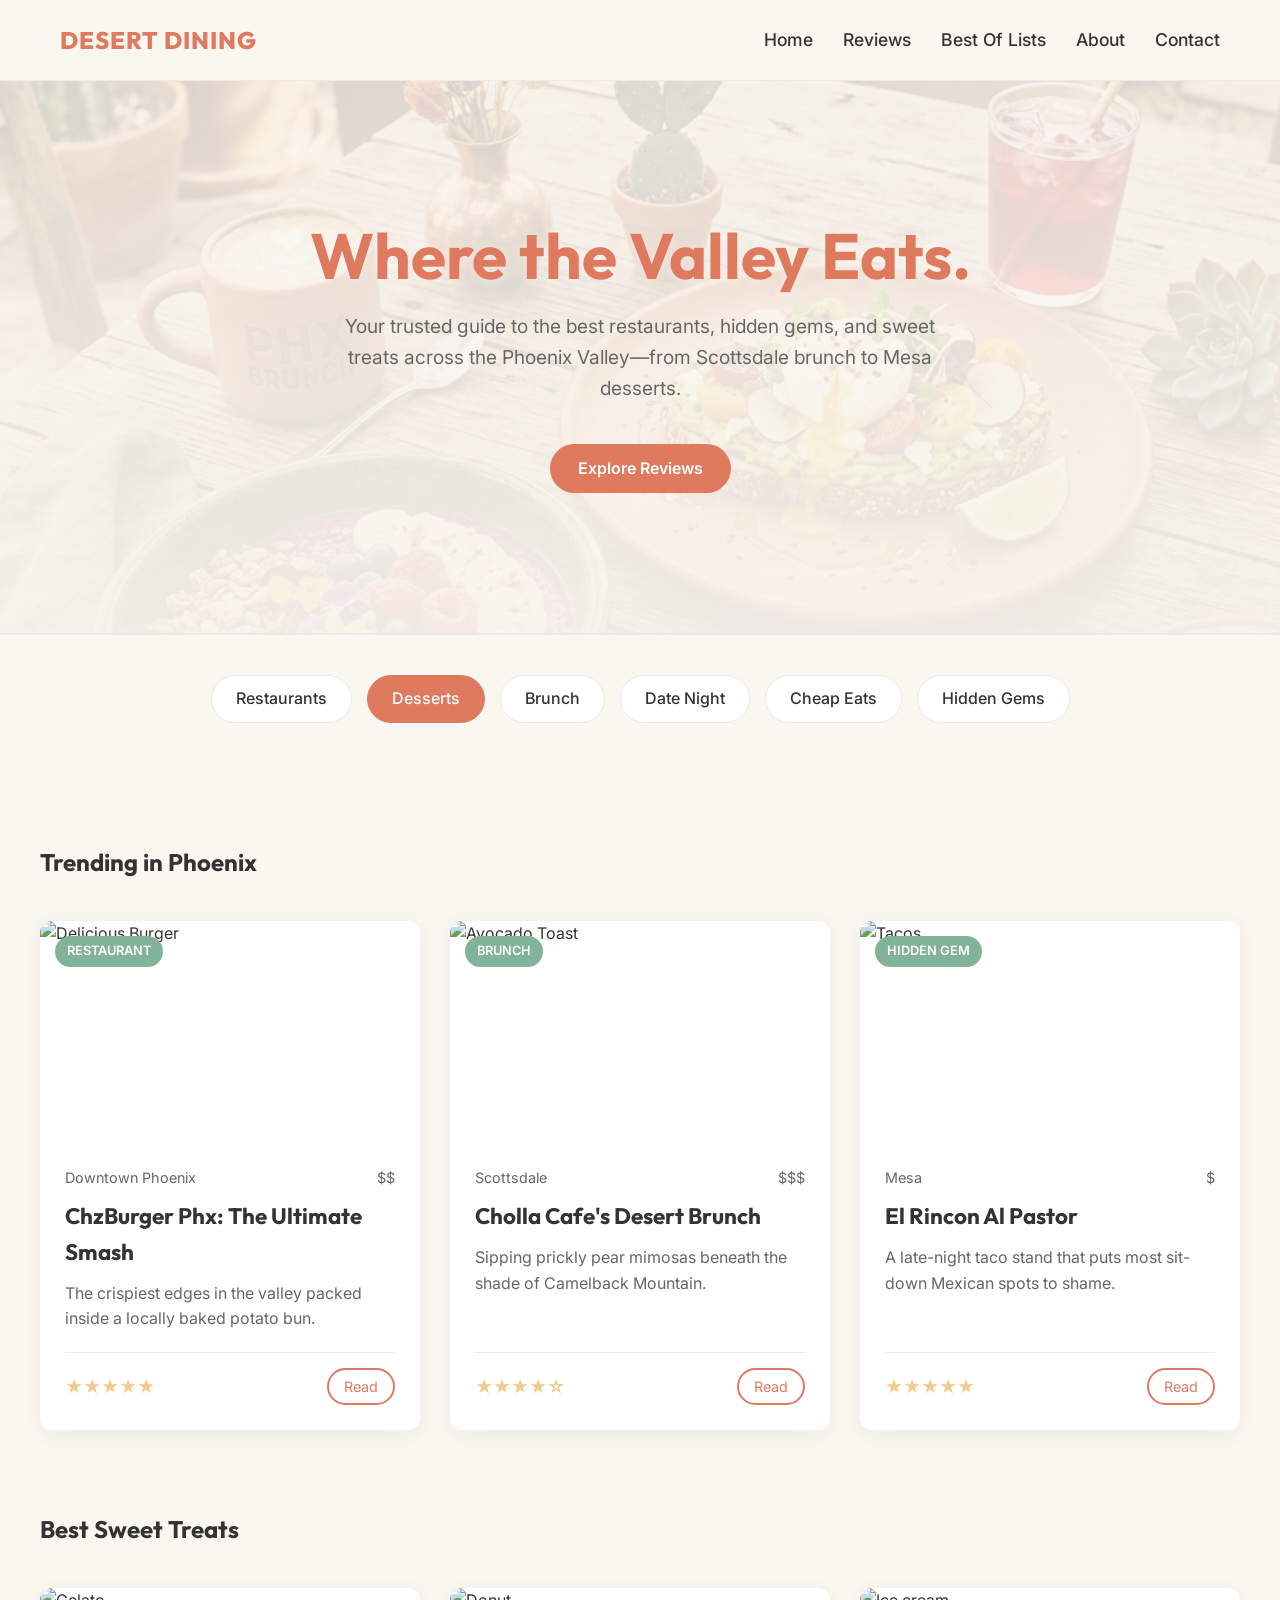
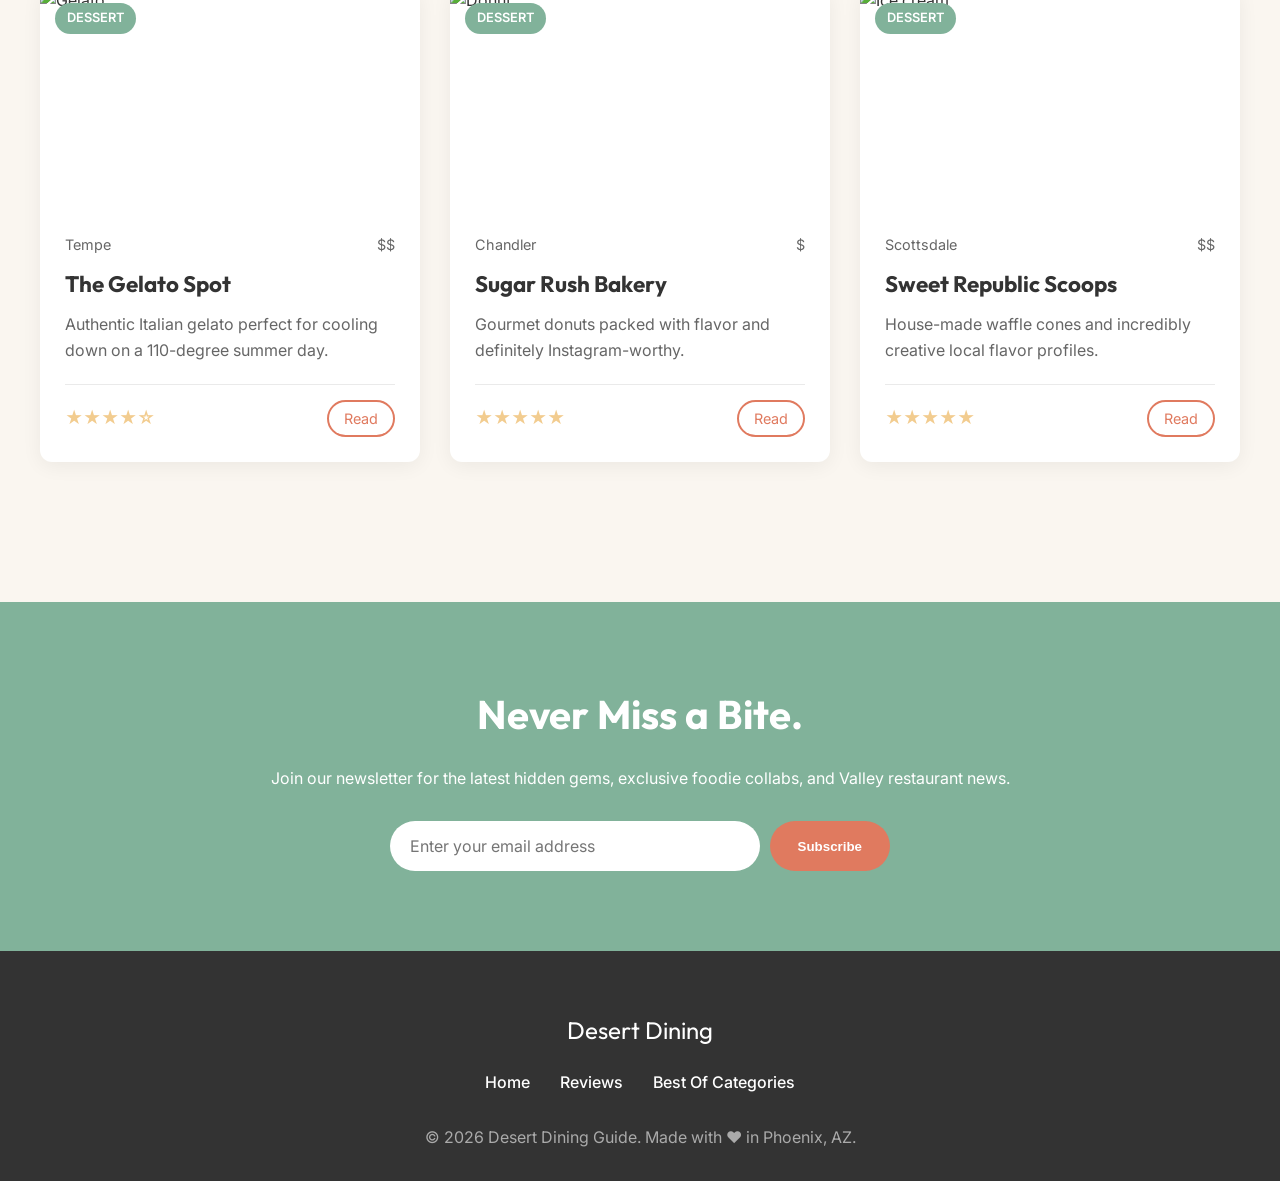
==== index.html @ fee2658f "Update hero headline on homepage" ====
<!DOCTYPE html>
<html lang="en">
<head>
    <meta charset="UTF-8">
    <meta name="viewport" content="width=device-width, initial-scale=1.0">
    <title>Desert Dining Guide | Phoenix Restaurants & Desserts</title>
    <meta name="description" content="Discover the best restaurants, sweet treats, and hidden gems in the Phoenix Valley with the Desert Dining Guide.">
    <link rel="preconnect" href="https://fonts.googleapis.com">
    <link rel="preconnect" href="https://fonts.gstatic.com" crossorigin>
    <link href="https://fonts.googleapis.com/css2?family=Inter:wght@400;500;600&family=Outfit:wght@500;700;800&display=swap" rel="stylesheet">
    <link rel="stylesheet" href="css/style.css">
    <script src="js/main.js" defer></script>
</head>
<body>

    <!-- Navigation -->
    <nav class="navbar">
        <div class="container">
            <a href="index.html" class="navbar-brand">Desert Dining</a>
            <div class="navbar-nav" id="navMenu">
                <a href="index.html">Home</a>
                <a href="reviews.html">Reviews</a>
                <a href="lists.html">Best Of Lists</a>
                <a href="about.html">About</a>
                <a href="contact.html">Contact</a>
            </div>
            <div class="menu-toggle" id="menuToggle">☰</div>
        </div>
    </nav>

    <!-- Hero Section -->
    <header class="hero">
        <div class="container">
            <h1>Where the Valley Eats.</h1>
            <p>Your trusted guide to the best restaurants, hidden gems, and sweet treats across the Phoenix Valley—from Scottsdale brunch to Mesa desserts.</p>
            <a href="reviews.html" class="btn">Explore Reviews</a>
        </div>
    </header>

    <!-- Category Navigation -->
    <section class="container">
        <div class="category-pills">
            <a href="reviews.html?cat=restaurants" class="pill">Restaurants</a>
            <a href="reviews.html?cat=desserts" class="pill active">Desserts</a>
            <a href="reviews.html?cat=brunch" class="pill">Brunch</a>
            <a href="reviews.html?cat=date-night" class="pill">Date Night</a>
            <a href="reviews.html?cat=cheap-eats" class="pill">Cheap Eats</a>
            <a href="reviews.html?cat=hidden-gems" class="pill">Hidden Gems</a>
        </div>
    </section>

    <!-- Featured Section -->
    <section class="container section">
        <h2>Trending in Phoenix</h2>
        <div class="grid">
            <!-- Card 1 -->
            <a href="posts/chz-burger-phx.html" class="card">
                <div class="card-img-wrapper">
                    <span class="card-badge">Restaurant</span>
                    <img src="https://images.unsplash.com/photo-1568901346375-23c9450c58cd?auto=format&fit=crop&q=80&w=800" alt="Delicious Burger">
                </div>
                <div class="card-content">
                    <div class="card-metadata">
                        <span>Downtown Phoenix</span>
                        <span>$$</span>
                    </div>
                    <h3 class="card-title">ChzBurger Phx: The Ultimate Smash</h4>
                    <p class="card-description">The crispiest edges in the valley packed inside a locally baked potato bun.</p>
                    <div class="card-footer">
                        <span class="rating">★★★★★</span>
                        <span class="btn-outline" style="padding: 5px 15px; border-radius: 20px; font-size: 0.9rem;">Read</span>
                    </div>
                </div>
            </a>

            <!-- Card 2 -->
            <a href="posts/cholla-cafe.html" class="card">
                <div class="card-img-wrapper">
                    <span class="card-badge">Brunch</span>
                    <img src="https://images.unsplash.com/photo-1550304943-4f24f54ddde9?auto=format&fit=crop&q=80&w=800" alt="Avocado Toast">
                </div>
                <div class="card-content">
                    <div class="card-metadata">
                        <span>Scottsdale</span>
                        <span>$$$</span>
                    </div>
                    <h3 class="card-title">Cholla Cafe's Desert Brunch</h4>
                    <p class="card-description">Sipping prickly pear mimosas beneath the shade of Camelback Mountain.</p>
                    <div class="card-footer">
                        <span class="rating">★★★★☆</span>
                        <span class="btn-outline" style="padding: 5px 15px; border-radius: 20px; font-size: 0.9rem;">Read</span>
                    </div>
                </div>
            </a>

            <!-- Card 3 -->
            <a href="posts/mesa-tacos.html" class="card">
                <div class="card-img-wrapper">
                    <span class="card-badge">Hidden Gem</span>
                    <img src="https://images.unsplash.com/photo-1565299585323-38d6b0865b47?auto=format&fit=crop&q=80&w=800" alt="Tacos">
                </div>
                <div class="card-content">
                    <div class="card-metadata">
                        <span>Mesa</span>
                        <span>$</span>
                    </div>
                    <h3 class="card-title">El Rincon Al Pastor</h4>
                    <p class="card-description">A late-night taco stand that puts most sit-down Mexican spots to shame.</p>
                    <div class="card-footer">
                        <span class="rating">★★★★★</span>
                        <span class="btn-outline" style="padding: 5px 15px; border-radius: 20px; font-size: 0.9rem;">Read</span>
                    </div>
                </div>
            </a>
        </div>
    </section>

    <!-- Best Sweet Treats -->
    <section class="container section" style="padding-top: 0;">
        <h2>Best Sweet Treats</h2>
        <div class="grid">
            <!-- Dessert 1 -->
            <a href="posts/gelato-spot.html" class="card">
                <div class="card-img-wrapper">
                    <span class="card-badge">Dessert</span>
                    <img src="https://images.unsplash.com/photo-1563805042-7684c8e9e533?auto=format&fit=crop&q=80&w=800" alt="Gelato">
                </div>
                <div class="card-content">
                    <div class="card-metadata">
                        <span>Tempe</span>
                        <span>$$</span>
                    </div>
                    <h3 class="card-title">The Gelato Spot</h4>
                    <p class="card-description">Authentic Italian gelato perfect for cooling down on a 110-degree summer day.</p>
                    <div class="card-footer">
                        <span class="rating">★★★★☆</span>
                        <span class="btn-outline" style="padding: 5px 15px; border-radius: 20px; font-size: 0.9rem;">Read</span>
                    </div>
                </div>
            </a>
            
            <!-- Dessert 2 -->
            <a href="posts/sugar-rush.html" class="card">
                <div class="card-img-wrapper">
                    <span class="card-badge">Dessert</span>
                    <img src="https://images.unsplash.com/photo-1551024601-bec78aea704b?auto=format&fit=crop&q=80&w=800" alt="Donut">
                </div>
                <div class="card-content">
                    <div class="card-metadata">
                        <span>Chandler</span>
                        <span>$</span>
                    </div>
                    <h3 class="card-title">Sugar Rush Bakery</h4>
                    <p class="card-description">Gourmet donuts packed with flavor and definitely Instagram-worthy.</p>
                    <div class="card-footer">
                        <span class="rating">★★★★★</span>
                        <span class="btn-outline" style="padding: 5px 15px; border-radius: 20px; font-size: 0.9rem;">Read</span>
                    </div>
                </div>
            </a>
            
            <!-- Dessert 3 -->
            <a href="posts/sweet-republic.html" class="card">
                <div class="card-img-wrapper">
                    <span class="card-badge">Dessert</span>
                    <img src="https://images.unsplash.com/photo-1570197781417-0a5237500ee3?auto=format&fit=crop&q=80&w=800" alt="Ice cream">
                </div>
                <div class="card-content">
                    <div class="card-metadata">
                        <span>Scottsdale</span>
                        <span>$$</span>
                    </div>
                    <h3 class="card-title">Sweet Republic Scoops</h4>
                    <p class="card-description">House-made waffle cones and incredibly creative local flavor profiles.</p>
                    <div class="card-footer">
                        <span class="rating">★★★★★</span>
                        <span class="btn-outline" style="padding: 5px 15px; border-radius: 20px; font-size: 0.9rem;">Read</span>
                    </div>
                </div>
            </a>
        </div>
    </section>

    <!-- Newsletter -->
    <section class="newsletter-section">
        <div class="container">
            <h2>Never Miss a Bite.</h2>
            <p>Join our newsletter for the latest hidden gems, exclusive foodie collabs, and Valley restaurant news.</p>
            <form class="newsletter-form" action="#" method="POST" onsubmit="event.preventDefault(); alert('Subscribed!');">
                <input type="email" placeholder="Enter your email address" required>
                <button type="submit" class="btn">Subscribe</button>
            </form>
        </div>
    </section>

    <!-- Footer -->
    <footer>
        <div class="container">
            <a href="index.html" class="footer-brand">Desert Dining</a>
            <div class="footer-nav">
                <a href="index.html">Home</a>
                <a href="reviews.html">Reviews</a>
                <a href="lists.html">Best Of Categories</a>
            </div>
            <p>&copy; 2026 Desert Dining Guide. Made with ❤️ in Phoenix, AZ.</p>
        </div>
    </footer>

</body>
</html>
---- css/style.css ----
:root {
  /* Desert Color Palette */
  --sand: #FAF6F0;
  --terracotta: #E07A5F;
  --cactus-green: #81B29A;
  --sunset-orange: #F2CC8F;
  --charcoal: #333333;
  --white: #FFFFFF;
  --light-gray: #EAEAEA;
  --text-gray: #666666;

  /* Typography */
  --font-heading: 'Outfit', sans-serif;
  --font-body: 'Inter', sans-serif;
  
  /* Layout */
  --max-width: 1200px;
  --border-radius: 12px;
  --shadow: 0 4px 20px rgba(0,0,0,0.06);
  --transition: all 0.3s ease;
}

* {
  margin: 0;
  padding: 0;
  box-sizing: border-box;
}

body {
  font-family: var(--font-body);
  background-color: var(--sand);
  color: var(--charcoal);
  line-height: 1.6;
}

h1, h2, h3, h4, h5, h6 {
  font-family: var(--font-heading);
  font-weight: 700;
  color: var(--charcoal);
}

a {
  text-decoration: none;
  color: inherit;
  transition: var(--transition);
}

ul {
  list-style: none;
}

img {
  max-width: 100%;
  height: auto;
  display: block;
}

/* Layout Utilities */
.container {
  max-width: var(--max-width);
  margin: 0 auto;
  padding: 0 20px;
}

.section {
  padding: 80px 0;
}

.btn {
  display: inline-block;
  padding: 12px 28px;
  background-color: var(--terracotta);
  color: var(--white);
  border-radius: 30px;
  font-weight: 600;
  text-align: center;
  border: none;
  cursor: pointer;
  transition: var(--transition);
}

.btn:hover {
  background-color: #C06048; /* Darker terracotta */
  transform: translateY(-2px);
  box-shadow: var(--shadow);
}

.btn-secondary {
  background-color: var(--sunset-orange);
  color: var(--charcoal);
}

.btn-secondary:hover {
  background-color: #E0BA7D;
}

.btn-outline {
  background-color: transparent;
  color: var(--terracotta);
  border: 2px solid var(--terracotta);
}

.btn-outline:hover {
  background-color: var(--terracotta);
  color: var(--white);
}

/* Header */
.navbar {
  background-color: rgba(250, 246, 240, 0.95); /* Sand with opacity for glassmorphism */
  backdrop-filter: blur(10px);
  position: sticky;
  top: 0;
  z-index: 1000;
  border-bottom: 1px solid var(--light-gray);
}

.navbar .container {
  display: flex;
  justify-content: space-between;
  align-items: center;
  height: 80px;
}

.navbar-brand {
  font-family: var(--font-heading);
  font-size: 1.5rem;
  font-weight: 800;
  color: var(--terracotta);
  text-transform: uppercase;
  letter-spacing: 1px;
}

.navbar-nav {
  display: flex;
  gap: 30px;
}

.navbar-nav a {
  font-weight: 500;
  color: var(--charcoal);
  font-size: 1.1rem;
}

.navbar-nav a:hover {
  color: var(--terracotta);
}

/* Mobile Menu Toggle */
.menu-toggle {
  display: none;
  font-size: 1.5rem;
  cursor: pointer;
}

/* Hero Section */
.hero {
  text-align: center;
  padding: 140px 20px;
  background: linear-gradient(rgba(250, 246, 240, 0.85), rgba(250, 246, 240, 0.95)), url('../assets/hero_bg.png') center/cover no-repeat;
  border-bottom: 2px solid var(--light-gray);
}

.hero h1 {
  font-size: 4rem;
  line-height: 1.1;
  margin-bottom: 20px;
  color: var(--terracotta);
  text-shadow: 0 2px 10px rgba(250, 246, 240, 0.5); /* Helps legibility over image */
}

.hero p {
  font-size: 1.2rem;
  color: var(--text-gray);
  max-width: 600px;
  margin: 0 auto 40px;
}

/* Review Cards */
.grid {
  display: grid;
  grid-template-columns: repeat(auto-fill, minmax(320px, 1fr));
  gap: 30px;
  margin-top: 40px;
}

.card {
  background-color: var(--white);
  border-radius: var(--border-radius);
  overflow: hidden;
  box-shadow: var(--shadow);
  transition: var(--transition);
  display: flex;
  flex-direction: column;
}

.card:hover {
  transform: translateY(-10px);
  box-shadow: 0 10px 30px rgba(0,0,0,0.1);
}

.card-img-wrapper {
  position: relative;
  height: 220px;
  overflow: hidden;
}

.card-img-wrapper img {
  width: 100%;
  height: 100%;
  object-fit: cover;
  transition: transform 0.5s ease;
}

.card:hover .card-img-wrapper img {
  transform: scale(1.05);
}

.card-badge {
  position: absolute;
  top: 15px;
  left: 15px;
  background-color: var(--cactus-green);
  color: var(--white);
  padding: 5px 12px;
  border-radius: 20px;
  font-size: 0.8rem;
  font-weight: 600;
  text-transform: uppercase;
}

.card-content {
  padding: 25px;
  display: flex;
  flex-direction: column;
  flex-grow: 1;
}

.card-metadata {
  display: flex;
  justify-content: space-between;
  align-items: center;
  margin-bottom: 10px;
  font-size: 0.9rem;
  color: var(--text-gray);
}

.card-title {
  font-size: 1.4rem;
  margin-bottom: 10px;
}

.card-description {
  color: var(--text-gray);
  margin-bottom: 20px;
  flex-grow: 1;
}

.card-footer {
  display: flex;
  justify-content: space-between;
  align-items: center;
  border-top: 1px solid var(--light-gray);
  padding-top: 15px;
}

.rating {
  color: var(--sunset-orange);
  font-weight: 700;
  font-size: 1.1rem;
}

/* Category Pills */
.category-pills {
  display: flex;
  flex-wrap: wrap;
  gap: 15px;
  justify-content: center;
  margin: 40px 0;
}

.pill {
  padding: 10px 24px;
  background-color: var(--white);
  border: 1px solid var(--light-gray);
  border-radius: 30px;
  font-weight: 500;
  transition: var(--transition);
}

.pill:hover, .pill.active {
  background-color: var(--terracotta);
  color: var(--white);
  border-color: var(--terracotta);
}

/* Post Detail */
.post-header {
  text-align: center;
  padding: 60px 0;
}

.post-header h1 {
  font-size: 3rem;
  margin-bottom: 20px;
}

.post-meta {
  display: flex;
  justify-content: center;
  gap: 20px;
  color: var(--text-gray);
  font-size: 1.1rem;
  margin-bottom: 40px;
}

.post-meta span {
  display: flex;
  align-items: center;
  gap: 8px;
}

.post-hero-image {
  width: 100%;
  height: 500px;
  object-fit: cover;
  border-radius: var(--border-radius);
  margin-bottom: 40px;
  box-shadow: var(--shadow);
}

.post-content {
  max-width: 800px;
  margin: 0 auto;
  font-size: 1.1rem;
}

.post-content h2 {
  margin: 40px 0 20px;
  color: var(--terracotta);
  font-size: 2rem;
}

.post-content h3 {
  margin: 30px 0 15px;
  font-size: 1.5rem;
}

.post-content p {
  margin-bottom: 20px;
}

.post-quick-take {
  background-color: var(--white);
  padding: 30px;
  border-radius: var(--border-radius);
  border-left: 5px solid var(--cactus-green);
  margin: 40px 0;
  box-shadow: var(--shadow);
}

.post-quick-take h3 {
  margin-top: 0;
  color: var(--cactus-green);
}

/* Newsletter */
.newsletter-section {
  background-color: var(--cactus-green);
  color: var(--white);
  text-align: center;
  padding: 80px 20px;
  margin-top: 60px;
}

.newsletter-section h2 {
  color: var(--white);
  font-size: 2.5rem;
  margin-bottom: 20px;
}

.newsletter-form {
  display: flex;
  max-width: 500px;
  margin: 30px auto 0;
  gap: 10px;
}

.newsletter-form input {
  flex-grow: 1;
  padding: 15px 20px;
  border-radius: 30px;
  border: none;
  font-family: var(--font-body);
  font-size: 1rem;
  outline: none;
}

/* Footer */
footer {
  background-color: var(--charcoal);
  color: #AAAAAA;
  padding: 60px 0 30px;
  text-align: center;
}

.footer-nav {
  display: flex;
  justify-content: center;
  gap: 30px;
  margin-bottom: 30px;
}

.footer-nav a {
  color: var(--white);
  font-weight: 500;
}

.footer-brand {
  font-family: var(--font-heading);
  font-size: 1.5rem;
  color: var(--white);
  margin-bottom: 20px;
  display: inline-block;
}

/* Responsive */
@media (max-width: 768px) {
  .navbar-nav {
    display: none;
    position: absolute;
    top: 80px;
    left: 0;
    width: 100%;
    background-color: var(--white);
    flex-direction: column;
    padding: 20px;
    text-align: center;
    box-shadow: var(--shadow);
  }
  
  .navbar-nav.active {
    display: flex;
  }
  
  .menu-toggle {
    display: block;
  }

  .hero h1 {
    font-size: 2.5rem;
  }
  
  .post-header h1 {
    font-size: 2rem;
  }
  
  .post-hero-image {
    height: 300px;
  }
  
  .newsletter-form {
    flex-direction: column;
  }
}
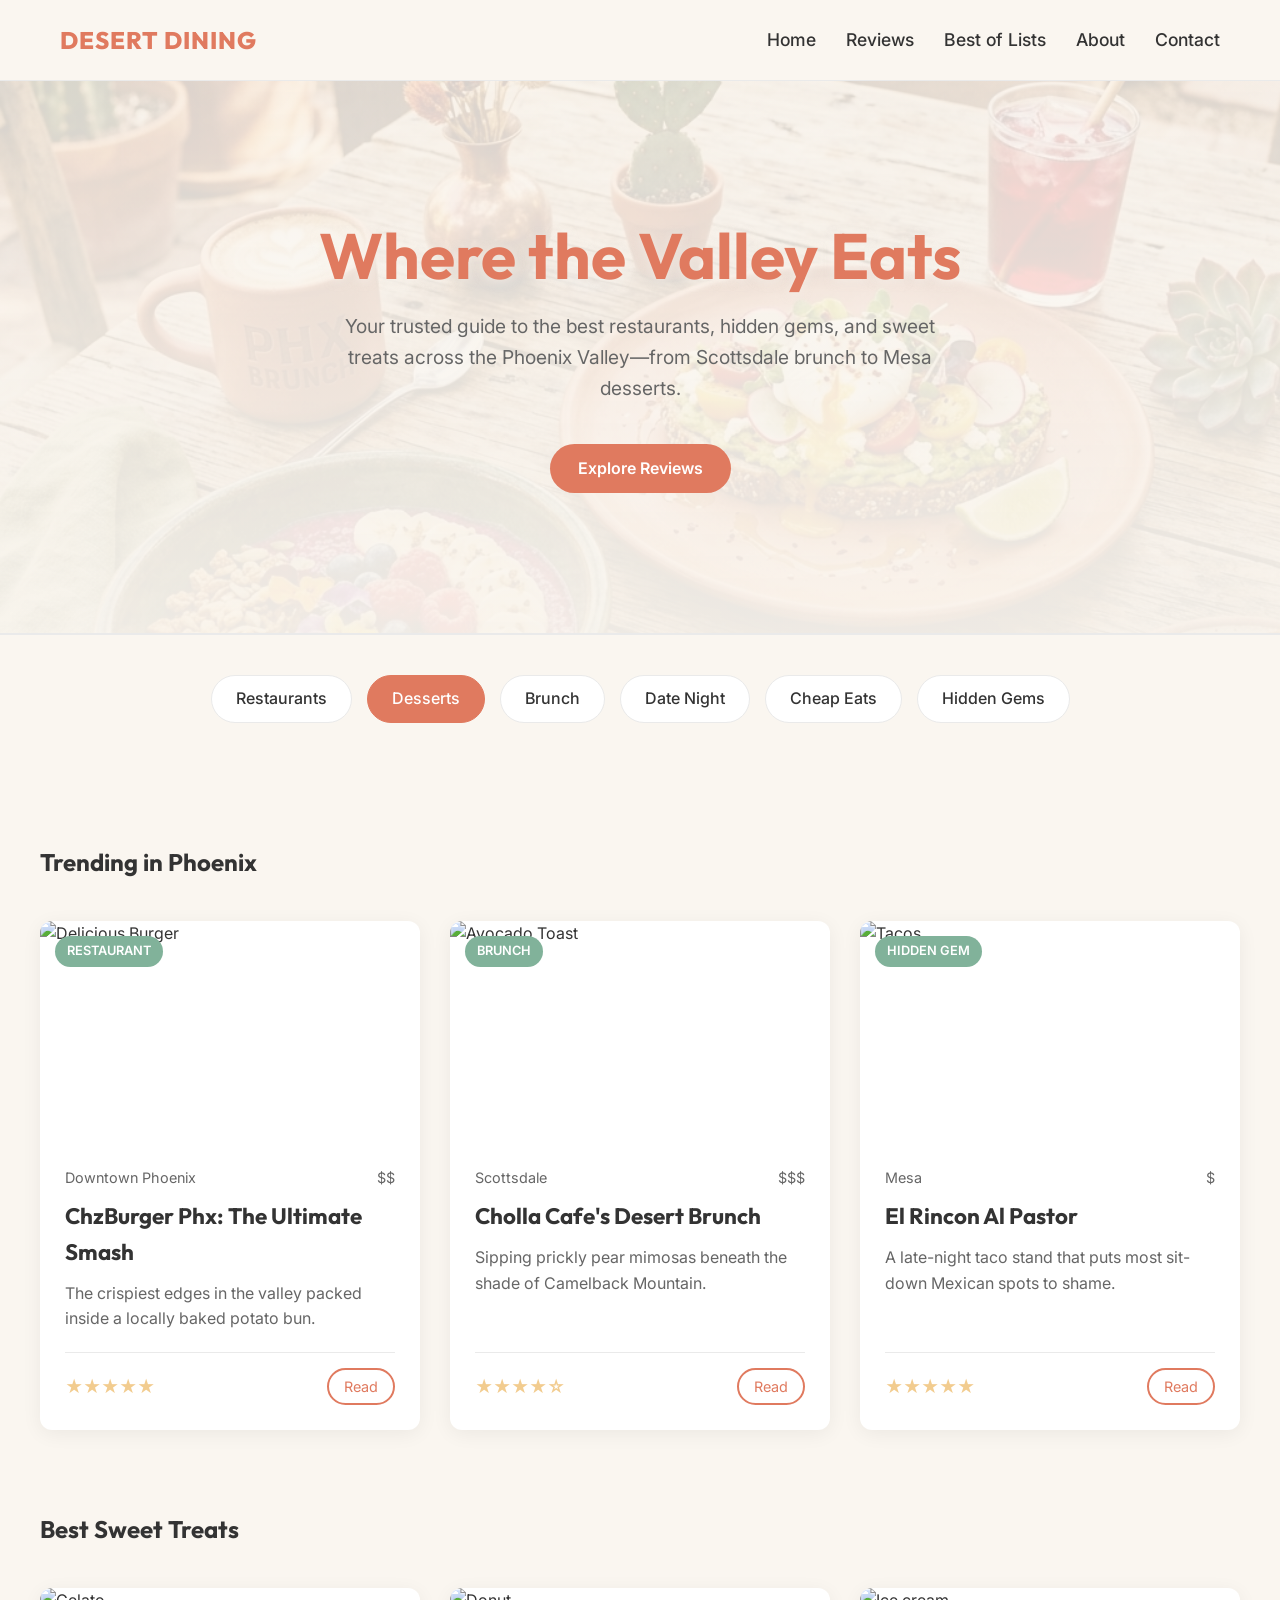
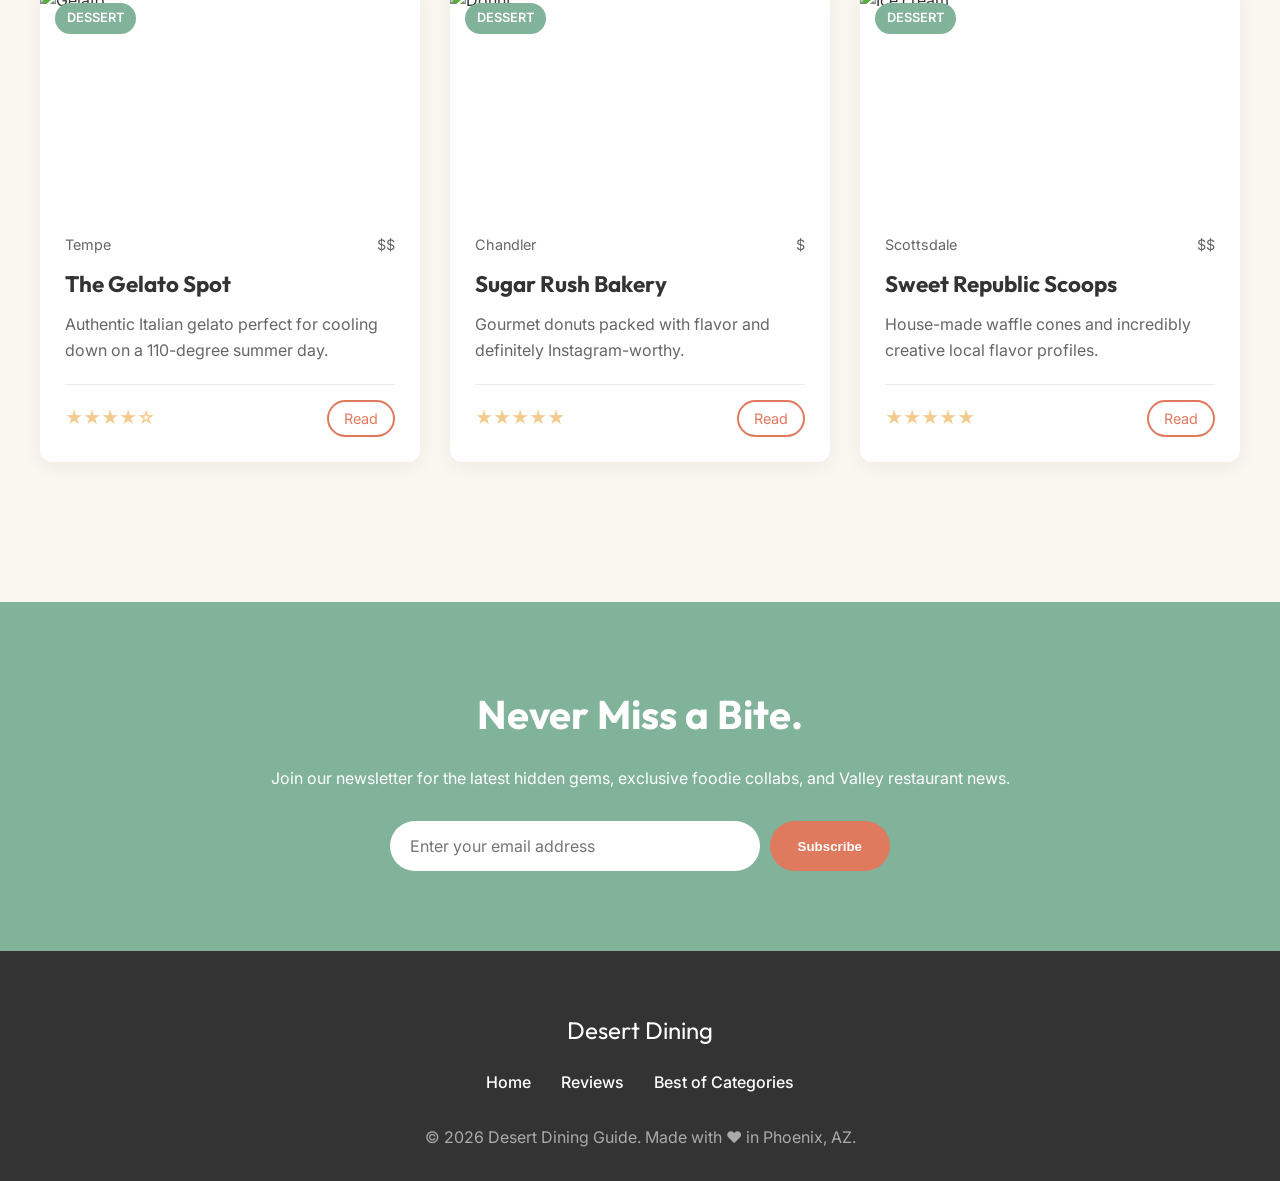
==== commit 4d8b6763: "Fix casing for Best of Lists and remove period on hero headline" ====
--- a/index.html
+++ b/index.html
@@ -20,7 +20,7 @@
             <div class="navbar-nav" id="navMenu">
                 <a href="index.html">Home</a>
                 <a href="reviews.html">Reviews</a>
-                <a href="lists.html">Best Of Lists</a>
+                <a href="lists.html">Best of Lists</a>
                 <a href="about.html">About</a>
                 <a href="contact.html">Contact</a>
             </div>
@@ -31,7 +31,7 @@
     <!-- Hero Section -->
     <header class="hero">
         <div class="container">
-            <h1>Where the Valley Eats.</h1>
+            <h1>Where the Valley Eats</h1>
             <p>Your trusted guide to the best restaurants, hidden gems, and sweet treats across the Phoenix Valley—from Scottsdale brunch to Mesa desserts.</p>
             <a href="reviews.html" class="btn">Explore Reviews</a>
         </div>
@@ -200,7 +200,7 @@
             <div class="footer-nav">
                 <a href="index.html">Home</a>
                 <a href="reviews.html">Reviews</a>
-                <a href="lists.html">Best Of Categories</a>
+                <a href="lists.html">Best of Categories</a>
             </div>
             <p>&copy; 2026 Desert Dining Guide. Made with ❤️ in Phoenix, AZ.</p>
         </div>
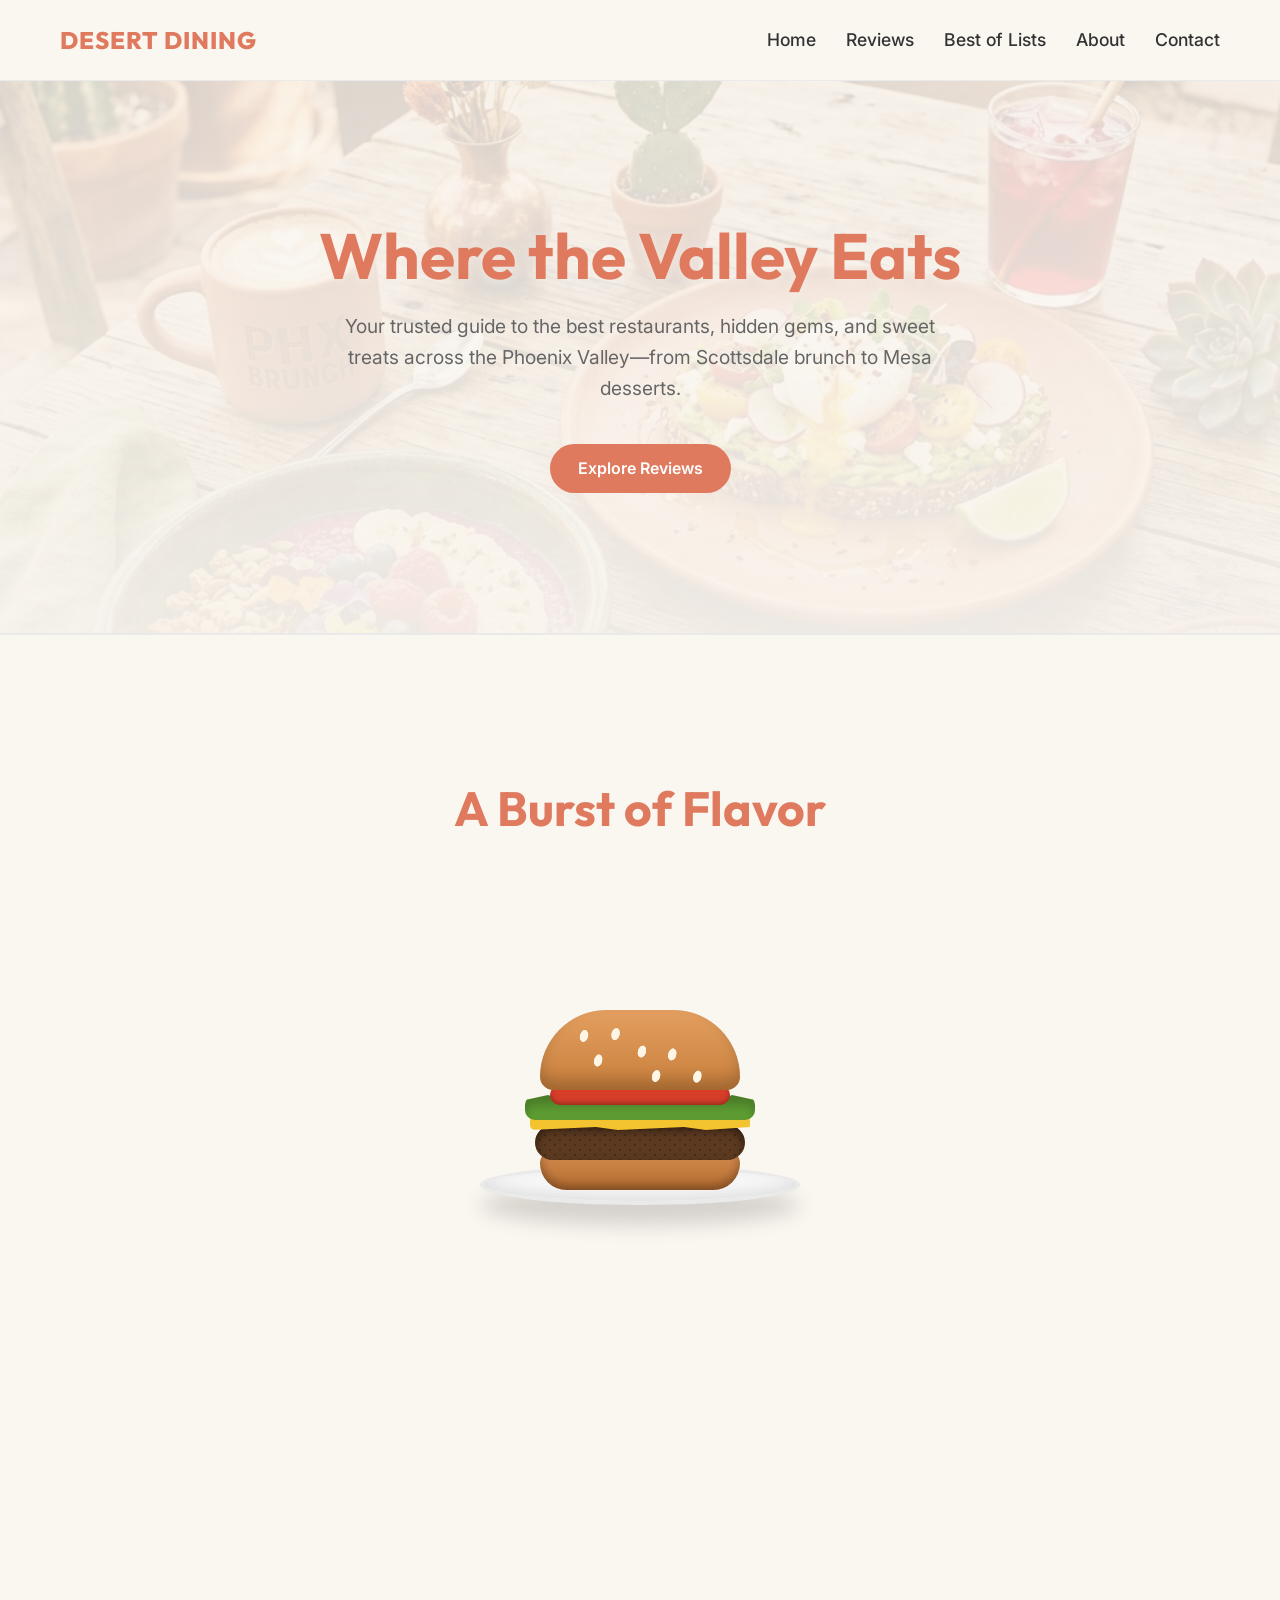
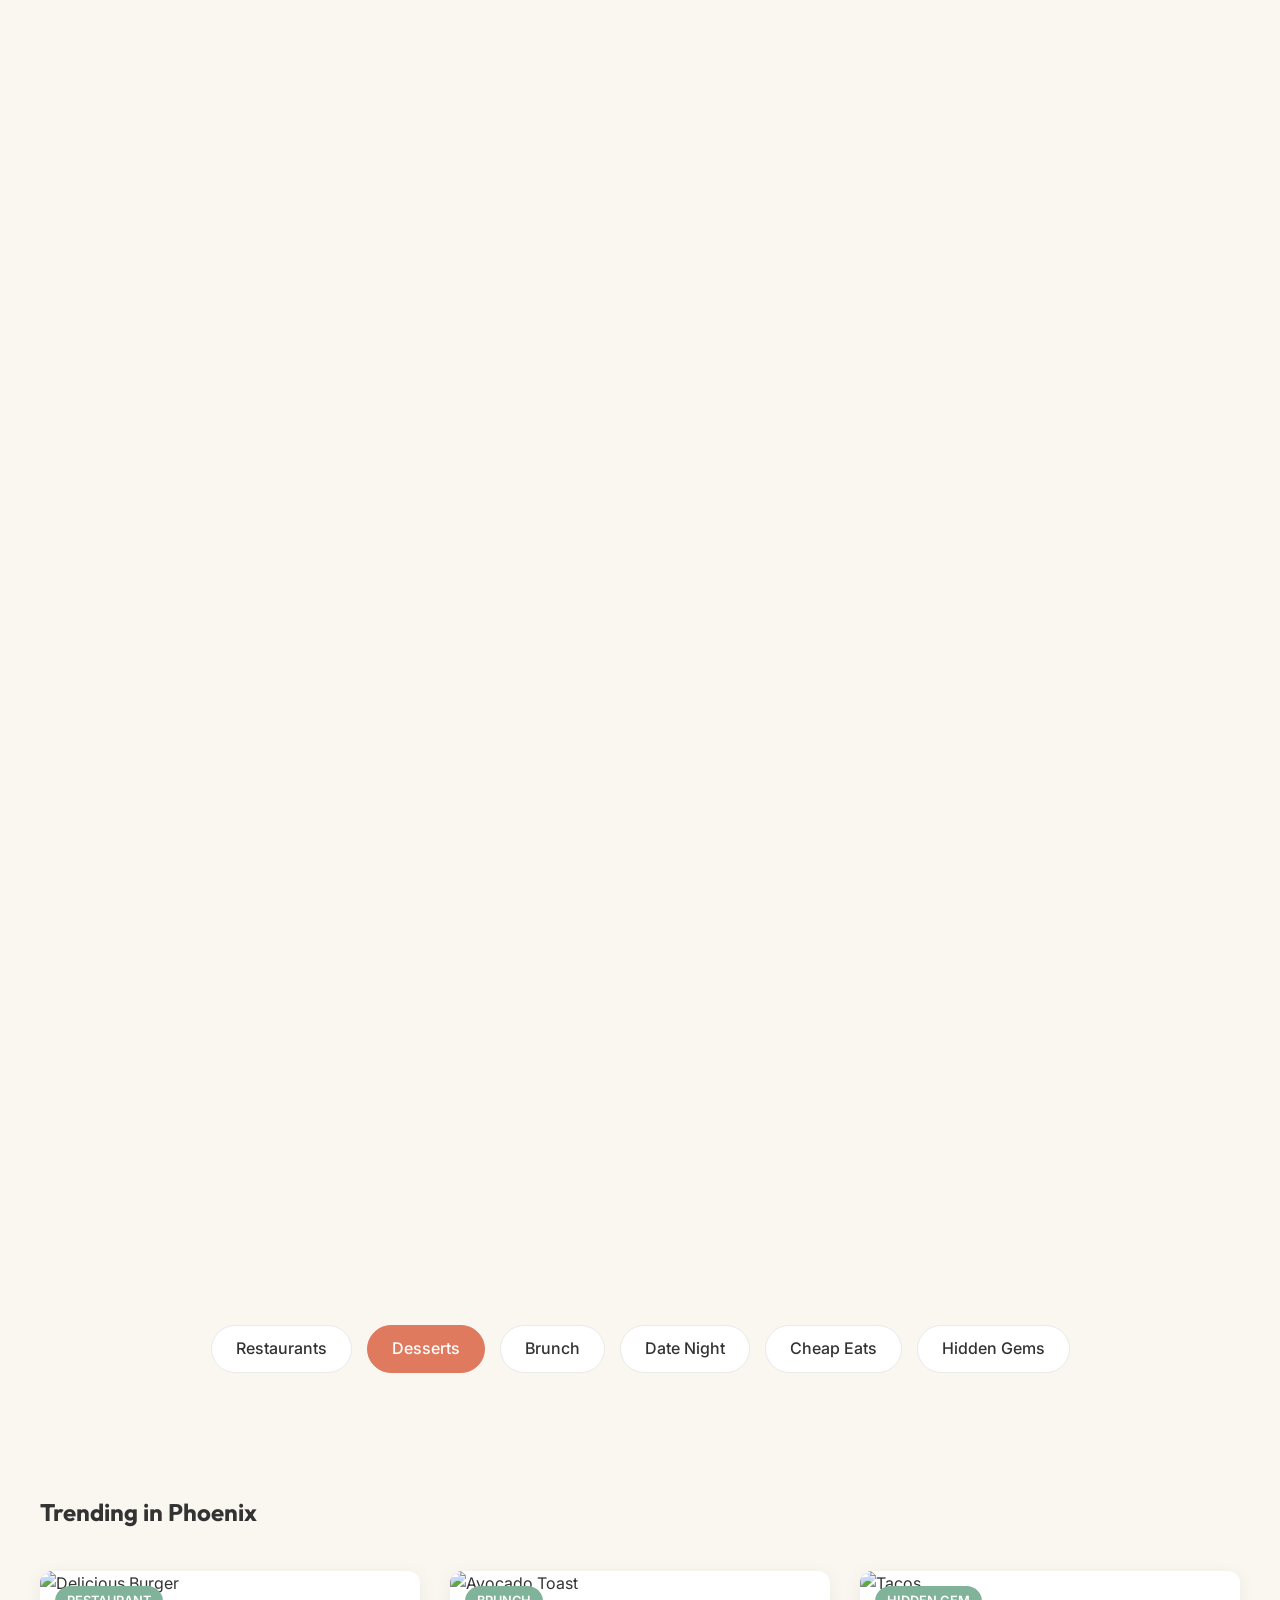
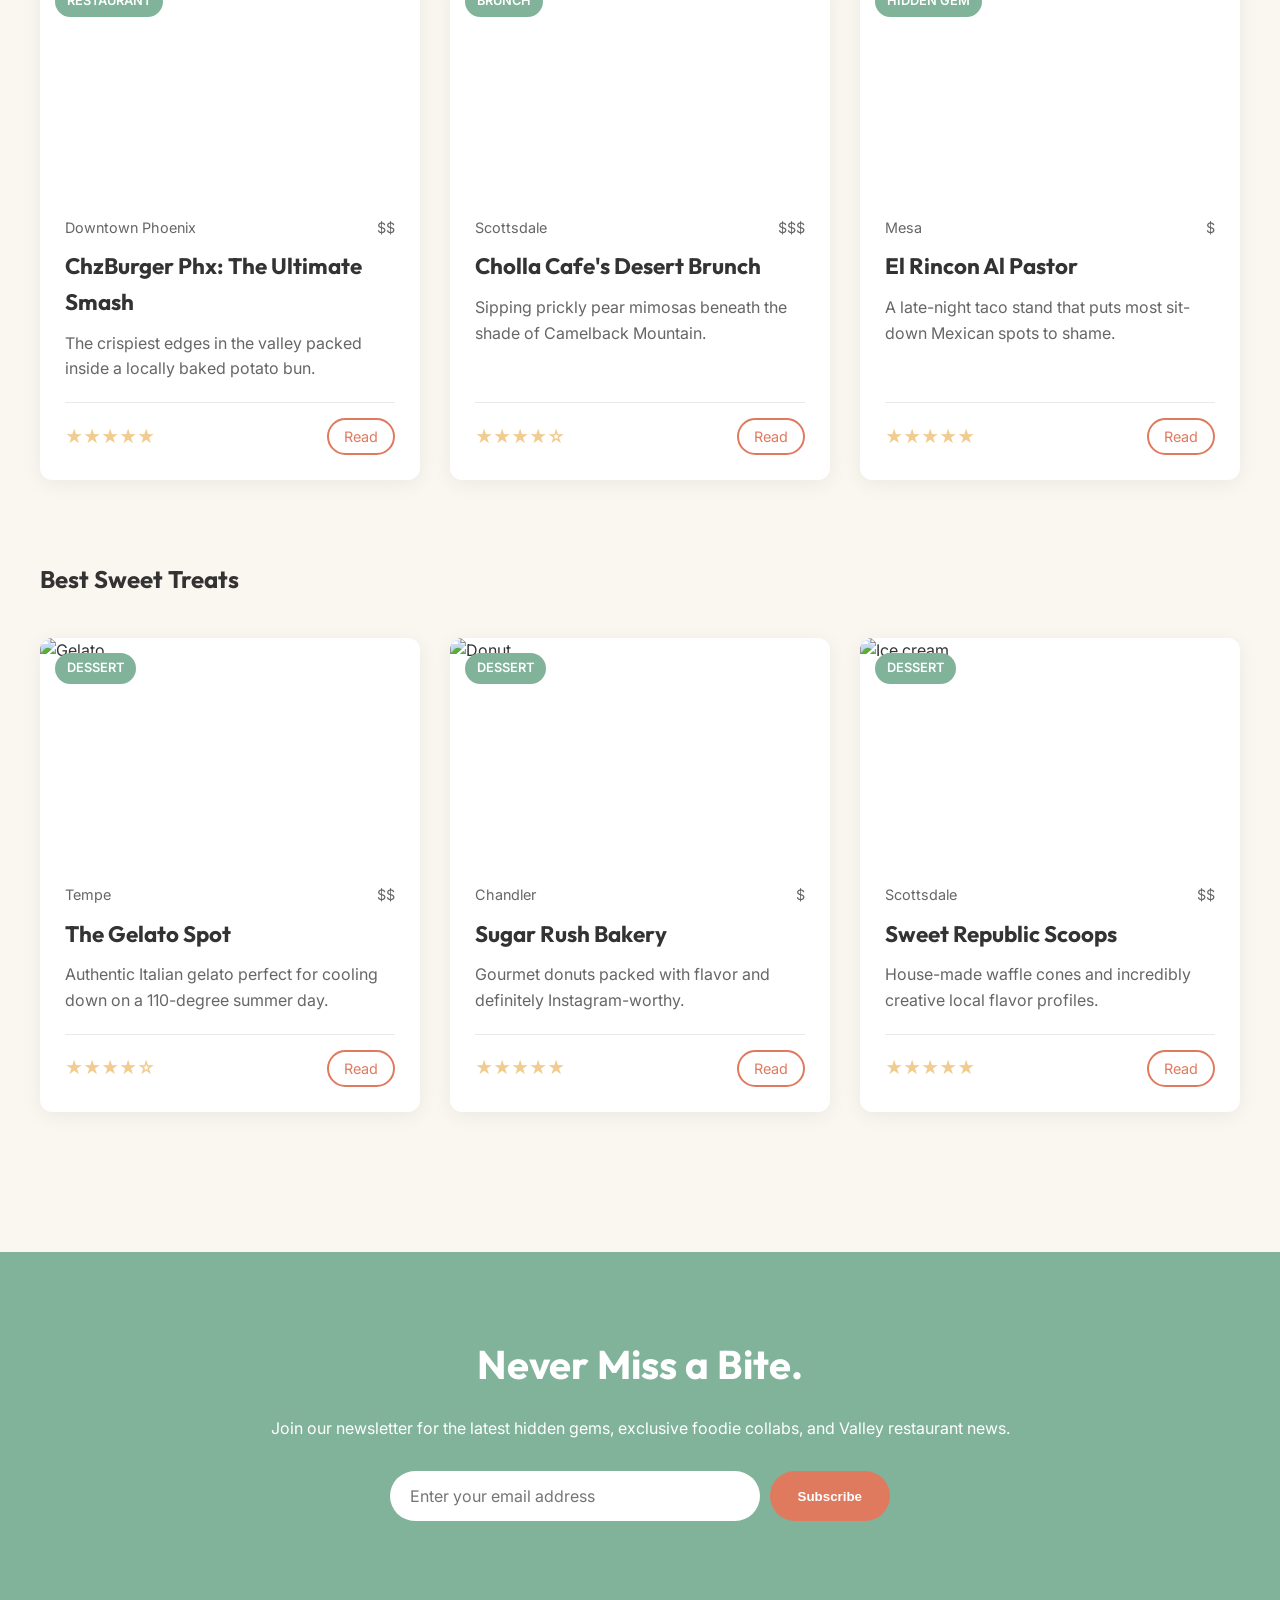
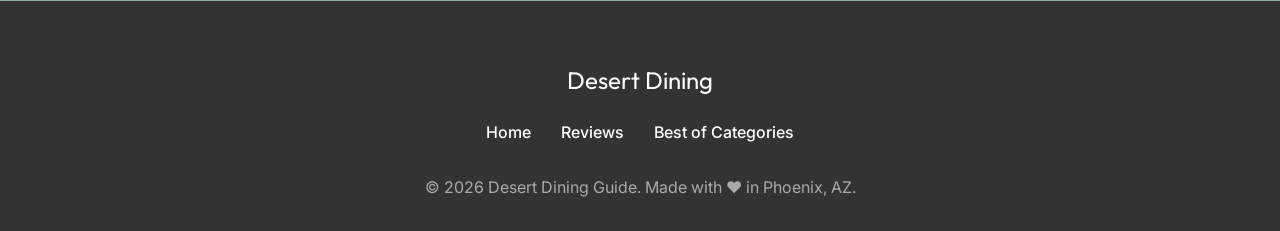
==== commit 9a154edd: "Add pure CSS exploding burger scroll animation to homepage" ====
--- a/index.html
+++ b/index.html
@@ -37,6 +37,23 @@
         </div>
     </header>
 
+    <!-- Exploding Burger Scroll Animation -->
+    <section class="scroll-animation-section" id="scrollAnimationSection">
+        <div class="animation-sticky-container">
+            <h2 class="animation-title" id="animationTitle">A Burst of Flavor</h2>
+            <div class="plate-container">
+                <!-- Stacked from bottom to top -->
+                <div class="food-piece plate" id="anim-plate"></div>
+                <div class="food-piece bun-bottom" id="anim-bun-bottom"></div>
+                <div class="food-piece patty" id="anim-patty"></div>
+                <div class="food-piece cheese" id="anim-cheese"></div>
+                <div class="food-piece lettuce" id="anim-lettuce"></div>
+                <div class="food-piece tomato" id="anim-tomato"></div>
+                <div class="food-piece bun-top" id="anim-bun-top"></div>
+            </div>
+        </div>
+    </section>
+
     <!-- Category Navigation -->
     <section class="container">
         <div class="category-pills">
--- a/css/style.css
+++ b/css/style.css
@@ -362,6 +362,146 @@
 .post-quick-take h3 {
   margin-top: 0;
   color: var(--cactus-green);
+}
+
+/* Exploding Scroll Animation Section */
+.scroll-animation-section {
+  position: relative;
+  height: 250vh; /* Plenty of scroll time */
+  background-color: var(--sand);
+  overflow: visible; 
+}
+
+/* Container that sticks to the screen while we scroll down */
+.animation-sticky-container {
+  position: sticky;
+  top: 0;
+  height: 100vh;
+  display: flex;
+  justify-content: center;
+  align-items: center;
+  overflow: hidden;
+}
+
+.plate-container {
+  position: relative;
+  width: 400px;
+  height: 400px;
+  display: flex;
+  justify-content: center;
+  align-items: center;
+}
+
+/* Food Pieces */
+.food-piece {
+  position: absolute;
+  /* No transition here so inline JS styles move identically with scroll frame */
+  transform-origin: center center;
+  will-change: transform, opacity;
+}
+
+/* The Plate */
+.plate {
+  width: 320px;
+  height: 40px;
+  background-color: #f8f8f8;
+  border-radius: 50%;
+  bottom: 80px;
+  box-shadow: inset 0 -5px 15px rgba(0,0,0,0.1), 0 20px 20px rgba(0,0,0,0.15);
+  border: 4px solid #eaeaea;
+  z-index: 10;
+}
+
+/* The Burger Elements */
+.bun-bottom {
+  width: 200px;
+  height: 40px;
+  background: linear-gradient(to bottom, #d48b4e, #b66d31);
+  border-radius: 20px 20px 40px 40px;
+  bottom: 95px;
+  z-index: 20;
+  box-shadow: inset 0 -5px 10px rgba(0,0,0,0.3);
+}
+
+.patty {
+  width: 210px;
+  height: 35px;
+  background: #5c3a21;
+  border-radius: 20px;
+  bottom: 125px;
+  z-index: 30;
+  box-shadow: inset 0 5px 10px rgba(0,0,0,0.5);
+  background-image: radial-gradient(#4a2b15 15%, transparent 16%), radial-gradient(#4a2b15 15%, transparent 16%);
+  background-size: 10px 10px;
+  background-position: 0 0, 5px 5px;
+}
+
+.cheese {
+  width: 220px;
+  height: 15px;
+  background: #f4c430;
+  border-radius: 5px;
+  bottom: 155px;
+  z-index: 40;
+  clip-path: polygon(0 0, 100% 0, 100% 80%, 80% 100%, 70% 80%, 40% 100%, 30% 80%, 0 100%);
+}
+
+.lettuce {
+  width: 230px;
+  height: 25px;
+  background: #5d9b32;
+  border-radius: 10px;
+  bottom: 165px;
+  z-index: 50;
+  clip-path: polygon(0 20%, 10% 0, 20% 30%, 30% 0, 40% 40%, 50% 0, 60% 30%, 70% 0, 80% 40%, 90% 0, 100% 20%, 100% 100%, 0 100%);
+  box-shadow: inset 0 10px 10px rgba(0,0,0,0.2);
+}
+
+.tomato {
+  width: 180px;
+  height: 20px;
+  background: #d63e2a;
+  border-radius: 10px;
+  bottom: 180px;
+  z-index: 60;
+  box-shadow: inset 0 -2px 5px rgba(0,0,0,0.3);
+}
+
+.bun-top {
+  width: 200px;
+  height: 80px;
+  background: linear-gradient(to bottom, #e39f60, #c87f3b);
+  border-radius: 100px 100px 20px 20px;
+  bottom: 195px;
+  z-index: 70;
+  box-shadow: inset 0 -10px 15px rgba(0,0,0,0.2);
+}
+
+/* Seeds on top bun */
+.bun-top::after, .bun-top::before {
+  content: '';
+  position: absolute;
+  width: 8px;
+  height: 12px;
+  background: #fdf5e6;
+  border-radius: 50%;
+  top: 20px;
+  left: 40px;
+  box-shadow: 30px -10px 0 #fdf5e6, 60px 0px 0 #fdf5e6, 90px -5px 0 #fdf5e6, 120px 10px 0 #fdf5e6, 20px 20px 0 #fdf5e6, 80px 20px 0 #fdf5e6;
+  transform: rotate(15deg);
+}
+
+.animation-title {
+  position: absolute;
+  top: 15vh;
+  text-align: center;
+  width: 100%;
+  font-family: var(--font-heading);
+  color: var(--terracotta);
+  font-size: 3rem;
+  opacity: 1;
+  transition: opacity 0.3s ease;
+  z-index: 100;
 }
 
 /* Newsletter */
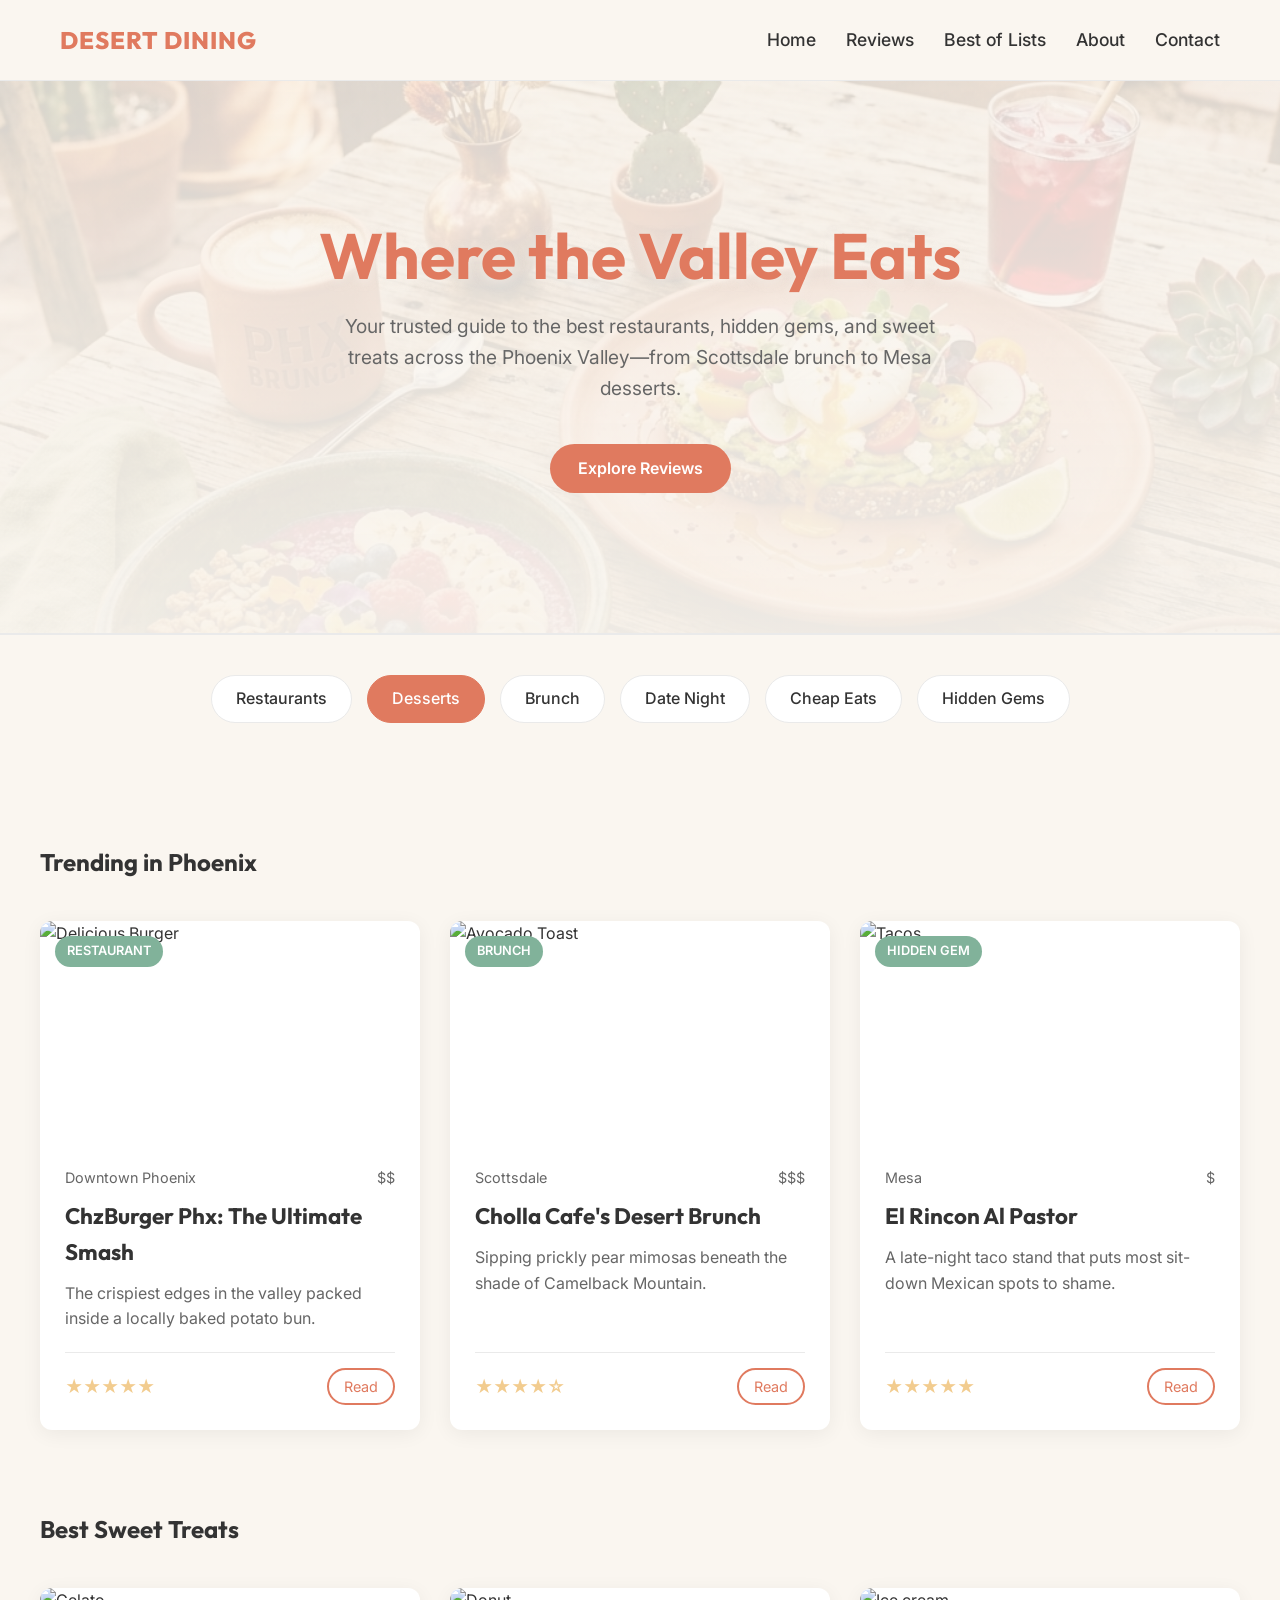
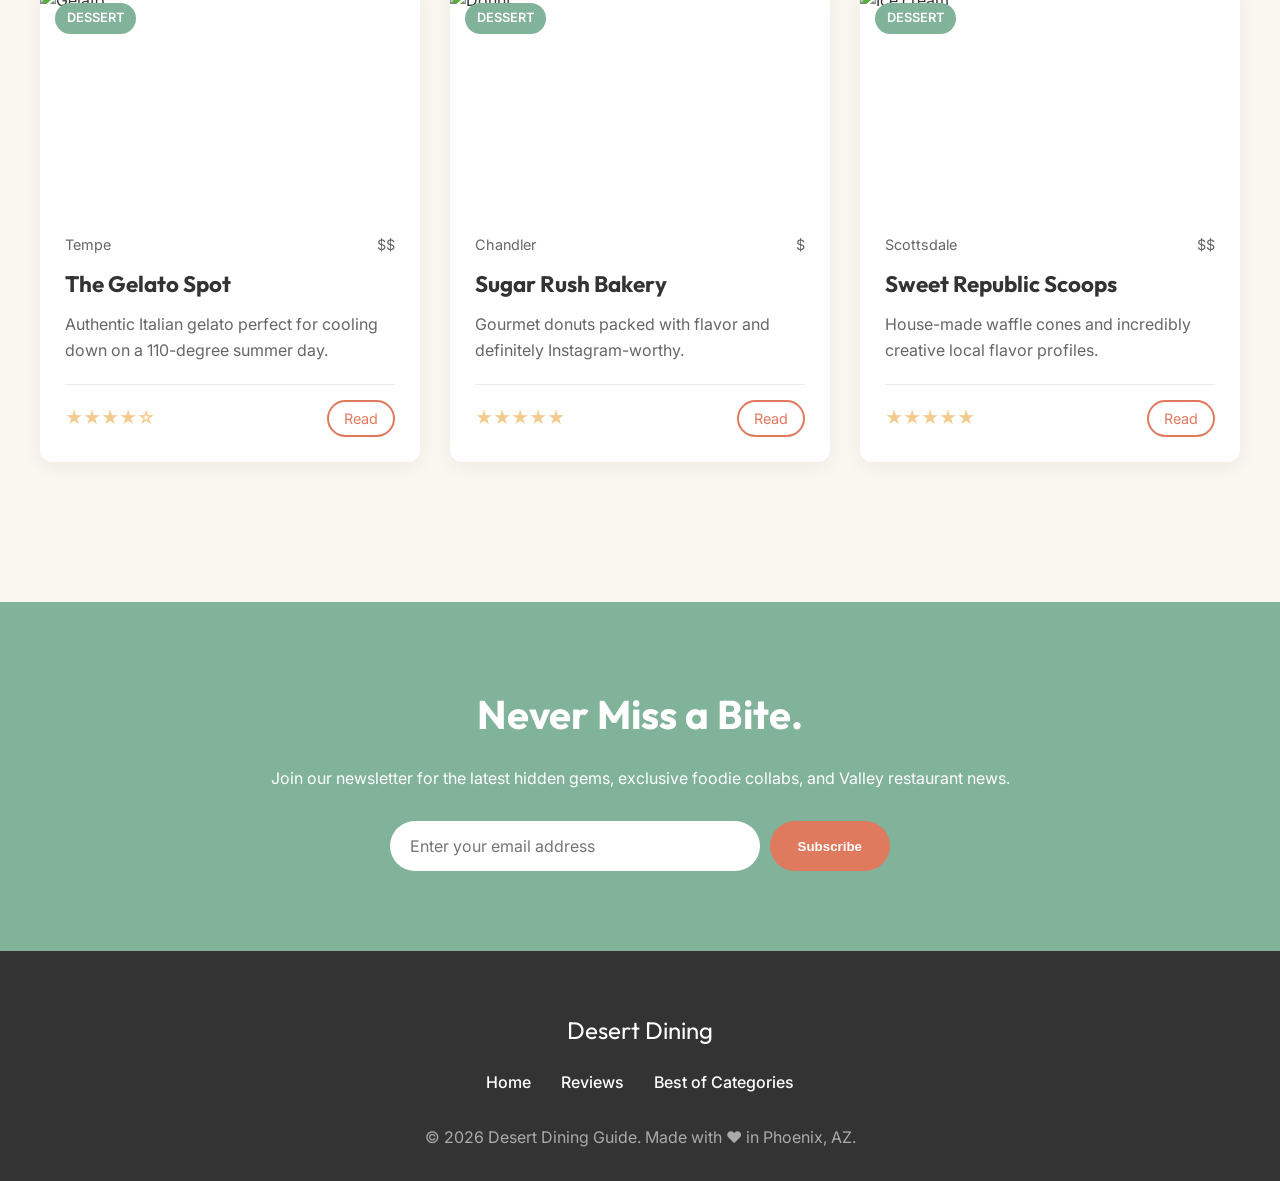
==== commit ae7ba68f: "Revert "Add pure CSS exploding burger scroll animation to homepage" This reverts commit 9a154eddcb4f" ====
--- a/index.html
+++ b/index.html
@@ -37,23 +37,6 @@
         </div>
     </header>
 
-    <!-- Exploding Burger Scroll Animation -->
-    <section class="scroll-animation-section" id="scrollAnimationSection">
-        <div class="animation-sticky-container">
-            <h2 class="animation-title" id="animationTitle">A Burst of Flavor</h2>
-            <div class="plate-container">
-                <!-- Stacked from bottom to top -->
-                <div class="food-piece plate" id="anim-plate"></div>
-                <div class="food-piece bun-bottom" id="anim-bun-bottom"></div>
-                <div class="food-piece patty" id="anim-patty"></div>
-                <div class="food-piece cheese" id="anim-cheese"></div>
-                <div class="food-piece lettuce" id="anim-lettuce"></div>
-                <div class="food-piece tomato" id="anim-tomato"></div>
-                <div class="food-piece bun-top" id="anim-bun-top"></div>
-            </div>
-        </div>
-    </section>
-
     <!-- Category Navigation -->
     <section class="container">
         <div class="category-pills">
--- a/css/style.css
+++ b/css/style.css
@@ -362,146 +362,6 @@
 .post-quick-take h3 {
   margin-top: 0;
   color: var(--cactus-green);
-}
-
-/* Exploding Scroll Animation Section */
-.scroll-animation-section {
-  position: relative;
-  height: 250vh; /* Plenty of scroll time */
-  background-color: var(--sand);
-  overflow: visible; 
-}
-
-/* Container that sticks to the screen while we scroll down */
-.animation-sticky-container {
-  position: sticky;
-  top: 0;
-  height: 100vh;
-  display: flex;
-  justify-content: center;
-  align-items: center;
-  overflow: hidden;
-}
-
-.plate-container {
-  position: relative;
-  width: 400px;
-  height: 400px;
-  display: flex;
-  justify-content: center;
-  align-items: center;
-}
-
-/* Food Pieces */
-.food-piece {
-  position: absolute;
-  /* No transition here so inline JS styles move identically with scroll frame */
-  transform-origin: center center;
-  will-change: transform, opacity;
-}
-
-/* The Plate */
-.plate {
-  width: 320px;
-  height: 40px;
-  background-color: #f8f8f8;
-  border-radius: 50%;
-  bottom: 80px;
-  box-shadow: inset 0 -5px 15px rgba(0,0,0,0.1), 0 20px 20px rgba(0,0,0,0.15);
-  border: 4px solid #eaeaea;
-  z-index: 10;
-}
-
-/* The Burger Elements */
-.bun-bottom {
-  width: 200px;
-  height: 40px;
-  background: linear-gradient(to bottom, #d48b4e, #b66d31);
-  border-radius: 20px 20px 40px 40px;
-  bottom: 95px;
-  z-index: 20;
-  box-shadow: inset 0 -5px 10px rgba(0,0,0,0.3);
-}
-
-.patty {
-  width: 210px;
-  height: 35px;
-  background: #5c3a21;
-  border-radius: 20px;
-  bottom: 125px;
-  z-index: 30;
-  box-shadow: inset 0 5px 10px rgba(0,0,0,0.5);
-  background-image: radial-gradient(#4a2b15 15%, transparent 16%), radial-gradient(#4a2b15 15%, transparent 16%);
-  background-size: 10px 10px;
-  background-position: 0 0, 5px 5px;
-}
-
-.cheese {
-  width: 220px;
-  height: 15px;
-  background: #f4c430;
-  border-radius: 5px;
-  bottom: 155px;
-  z-index: 40;
-  clip-path: polygon(0 0, 100% 0, 100% 80%, 80% 100%, 70% 80%, 40% 100%, 30% 80%, 0 100%);
-}
-
-.lettuce {
-  width: 230px;
-  height: 25px;
-  background: #5d9b32;
-  border-radius: 10px;
-  bottom: 165px;
-  z-index: 50;
-  clip-path: polygon(0 20%, 10% 0, 20% 30%, 30% 0, 40% 40%, 50% 0, 60% 30%, 70% 0, 80% 40%, 90% 0, 100% 20%, 100% 100%, 0 100%);
-  box-shadow: inset 0 10px 10px rgba(0,0,0,0.2);
-}
-
-.tomato {
-  width: 180px;
-  height: 20px;
-  background: #d63e2a;
-  border-radius: 10px;
-  bottom: 180px;
-  z-index: 60;
-  box-shadow: inset 0 -2px 5px rgba(0,0,0,0.3);
-}
-
-.bun-top {
-  width: 200px;
-  height: 80px;
-  background: linear-gradient(to bottom, #e39f60, #c87f3b);
-  border-radius: 100px 100px 20px 20px;
-  bottom: 195px;
-  z-index: 70;
-  box-shadow: inset 0 -10px 15px rgba(0,0,0,0.2);
-}
-
-/* Seeds on top bun */
-.bun-top::after, .bun-top::before {
-  content: '';
-  position: absolute;
-  width: 8px;
-  height: 12px;
-  background: #fdf5e6;
-  border-radius: 50%;
-  top: 20px;
-  left: 40px;
-  box-shadow: 30px -10px 0 #fdf5e6, 60px 0px 0 #fdf5e6, 90px -5px 0 #fdf5e6, 120px 10px 0 #fdf5e6, 20px 20px 0 #fdf5e6, 80px 20px 0 #fdf5e6;
-  transform: rotate(15deg);
-}
-
-.animation-title {
-  position: absolute;
-  top: 15vh;
-  text-align: center;
-  width: 100%;
-  font-family: var(--font-heading);
-  color: var(--terracotta);
-  font-size: 3rem;
-  opacity: 1;
-  transition: opacity 0.3s ease;
-  z-index: 100;
 }
 
 /* Newsletter */
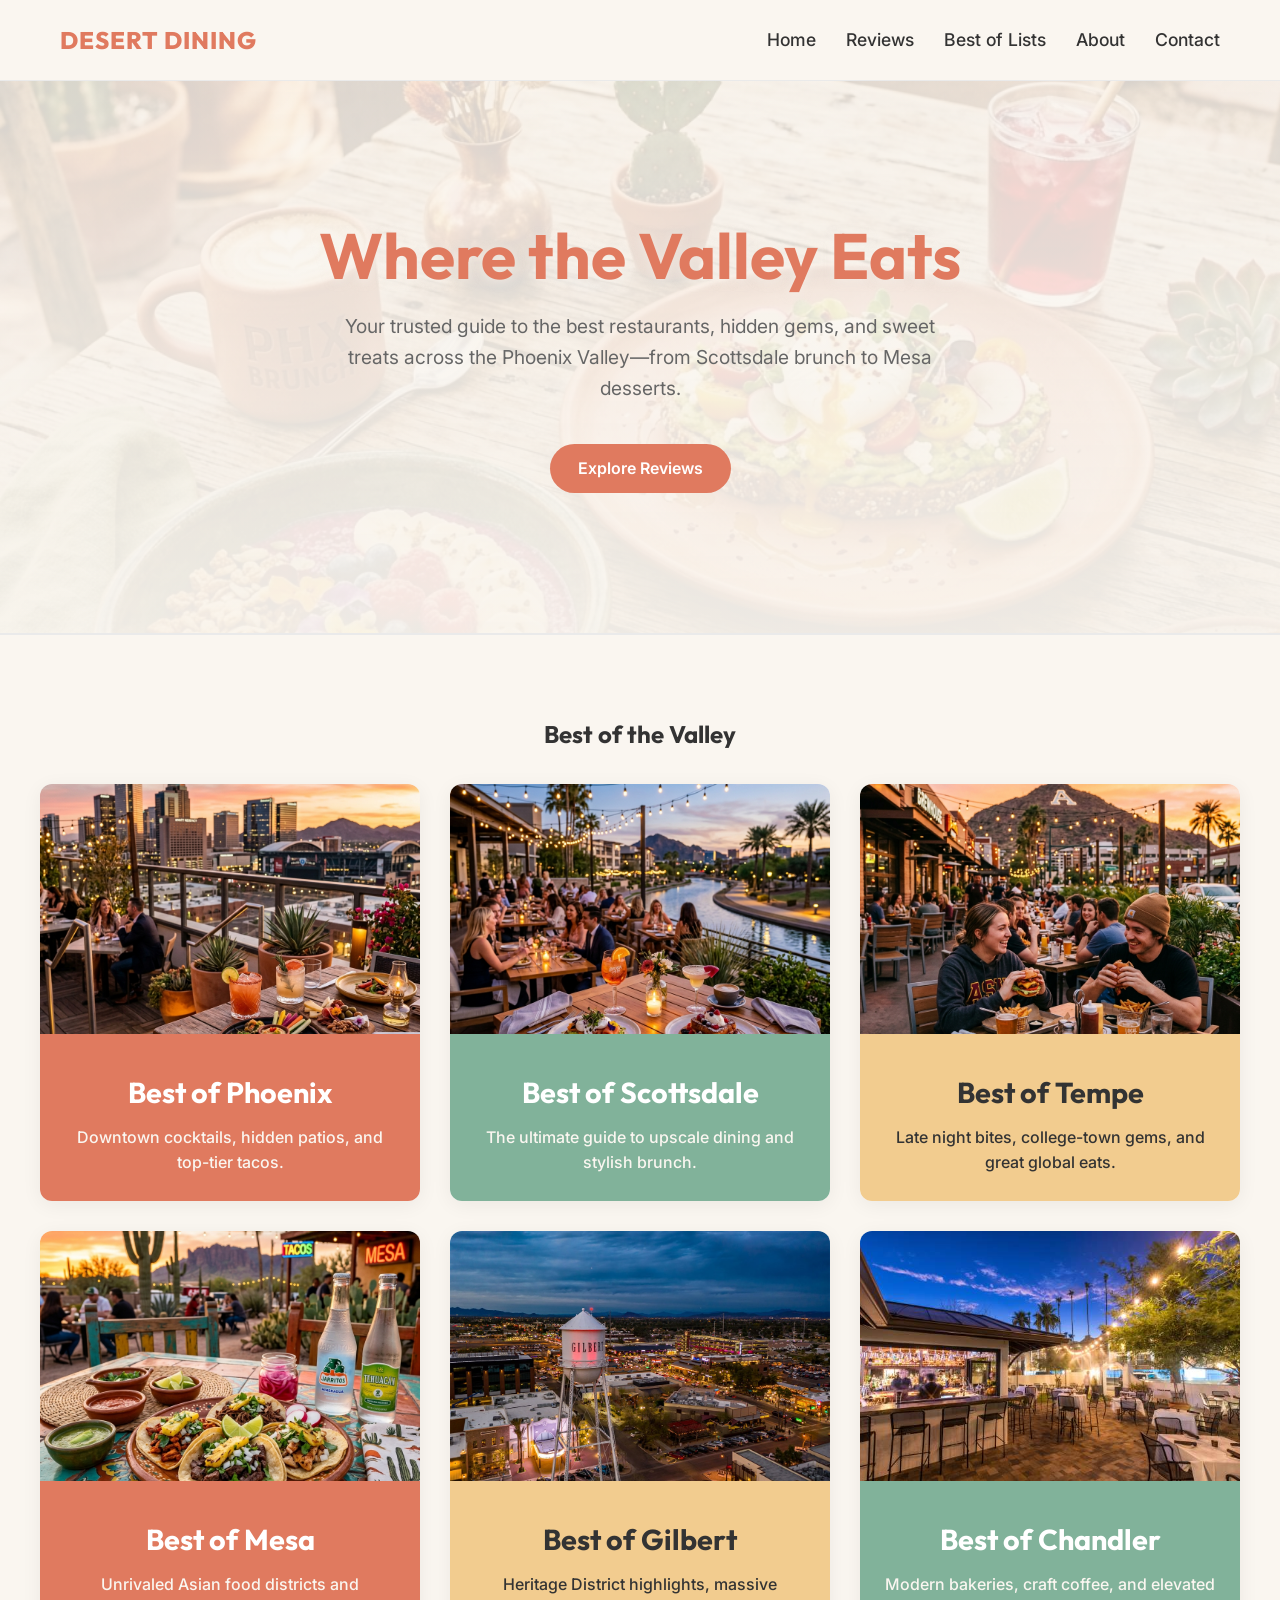
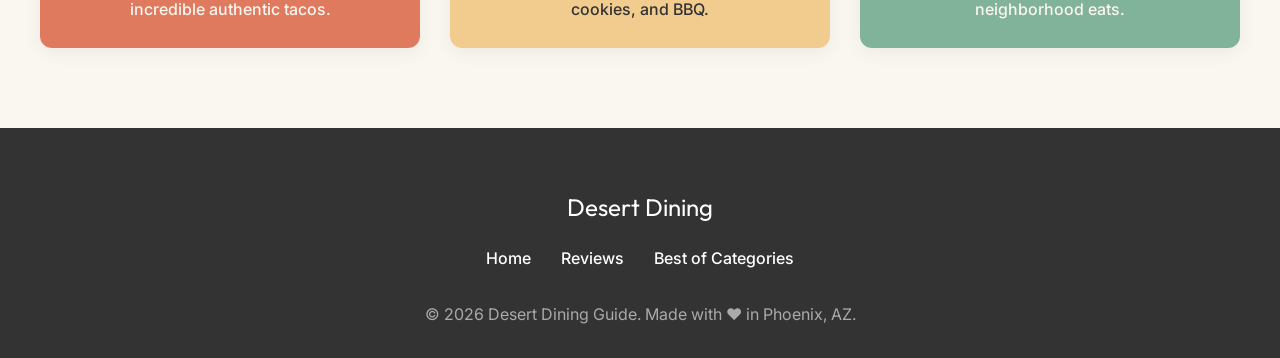
==== commit dd340904: "Restructure: moving Best Of Lists to homepage and other sections to reviews feed" ====
--- a/index.html
+++ b/index.html
@@ -37,159 +37,77 @@
         </div>
     </header>
 
-    <!-- Category Navigation -->
-    <section class="container">
-        <div class="category-pills">
-            <a href="reviews.html?cat=restaurants" class="pill">Restaurants</a>
-            <a href="reviews.html?cat=desserts" class="pill active">Desserts</a>
-            <a href="reviews.html?cat=brunch" class="pill">Brunch</a>
-            <a href="reviews.html?cat=date-night" class="pill">Date Night</a>
-            <a href="reviews.html?cat=cheap-eats" class="pill">Cheap Eats</a>
-            <a href="reviews.html?cat=hidden-gems" class="pill">Hidden Gems</a>
-        </div>
-    </section>
-
-    <!-- Featured Section -->
+    <!-- Lists Grid -->
     <section class="container section">
-        <h2>Trending in Phoenix</h2>
-        <div class="grid">
-            <!-- Card 1 -->
-            <a href="posts/chz-burger-phx.html" class="card">
-                <div class="card-img-wrapper">
-                    <span class="card-badge">Restaurant</span>
-                    <img src="https://images.unsplash.com/photo-1568901346375-23c9450c58cd?auto=format&fit=crop&q=80&w=800" alt="Delicious Burger">
+        <h2 style="margin-bottom: 30px; text-align: center;">Best of the Valley</h2>
+        <div style="display: grid; grid-template-columns: repeat(auto-fill, minmax(350px, 1fr)); gap: 30px;">
+            
+            <!-- Phoenix -->
+            <a href="#" class="card">
+                <div class="card-img-wrapper" style="height: 250px;">
+                    <img src="assets/phoenix.png" alt="Phoenix Dining">
                 </div>
-                <div class="card-content">
-                    <div class="card-metadata">
-                        <span>Downtown Phoenix</span>
-                        <span>$$</span>
-                    </div>
-                    <h3 class="card-title">ChzBurger Phx: The Ultimate Smash</h4>
-                    <p class="card-description">The crispiest edges in the valley packed inside a locally baked potato bun.</p>
-                    <div class="card-footer">
-                        <span class="rating">★★★★★</span>
-                        <span class="btn-outline" style="padding: 5px 15px; border-radius: 20px; font-size: 0.9rem;">Read</span>
-                    </div>
+                <div class="card-content" style="text-align: center; background: var(--terracotta);">
+                    <h3 style="font-family: var(--font-heading); font-size: 1.8rem; margin: 10px 0; color: var(--white);">Best of Phoenix</h3>
+                    <p style="color: var(--sand); font-weight: 500;">Downtown cocktails, hidden patios, and top-tier tacos.</p>
                 </div>
             </a>
 
-            <!-- Card 2 -->
-            <a href="posts/cholla-cafe.html" class="card">
-                <div class="card-img-wrapper">
-                    <span class="card-badge">Brunch</span>
-                    <img src="https://images.unsplash.com/photo-1550304943-4f24f54ddde9?auto=format&fit=crop&q=80&w=800" alt="Avocado Toast">
+            <!-- Scottsdale -->
+            <a href="#" class="card">
+                <div class="card-img-wrapper" style="height: 250px;">
+                    <img src="assets/scottsdale.png" alt="Scottsdale Brunch">
                 </div>
-                <div class="card-content">
-                    <div class="card-metadata">
-                        <span>Scottsdale</span>
-                        <span>$$$</span>
-                    </div>
-                    <h3 class="card-title">Cholla Cafe's Desert Brunch</h4>
-                    <p class="card-description">Sipping prickly pear mimosas beneath the shade of Camelback Mountain.</p>
-                    <div class="card-footer">
-                        <span class="rating">★★★★☆</span>
-                        <span class="btn-outline" style="padding: 5px 15px; border-radius: 20px; font-size: 0.9rem;">Read</span>
-                    </div>
+                <div class="card-content" style="text-align: center; background: var(--cactus-green);">
+                    <h3 style="font-family: var(--font-heading); font-size: 1.8rem; margin: 10px 0; color: var(--white);">Best of Scottsdale</h3>
+                    <p style="color: var(--sand); font-weight: 500;">The ultimate guide to upscale dining and stylish brunch.</p>
                 </div>
             </a>
 
-            <!-- Card 3 -->
-            <a href="posts/mesa-tacos.html" class="card">
-                <div class="card-img-wrapper">
-                    <span class="card-badge">Hidden Gem</span>
-                    <img src="https://images.unsplash.com/photo-1565299585323-38d6b0865b47?auto=format&fit=crop&q=80&w=800" alt="Tacos">
+            <!-- Tempe -->
+            <a href="#" class="card">
+                <div class="card-img-wrapper" style="height: 250px;">
+                    <img src="assets/tempe.png" alt="Tempe Food">
                 </div>
-                <div class="card-content">
-                    <div class="card-metadata">
-                        <span>Mesa</span>
-                        <span>$</span>
-                    </div>
-                    <h3 class="card-title">El Rincon Al Pastor</h4>
-                    <p class="card-description">A late-night taco stand that puts most sit-down Mexican spots to shame.</p>
-                    <div class="card-footer">
-                        <span class="rating">★★★★★</span>
-                        <span class="btn-outline" style="padding: 5px 15px; border-radius: 20px; font-size: 0.9rem;">Read</span>
-                    </div>
+                <div class="card-content" style="text-align: center; background: var(--sunset-orange);">
+                    <h3 style="font-family: var(--font-heading); font-size: 1.8rem; margin: 10px 0; color: var(--charcoal);">Best of Tempe</h3>
+                    <p style="color: var(--charcoal); font-weight: 500;">Late night bites, college-town gems, and great global eats.</p>
                 </div>
             </a>
-        </div>
-    </section>
 
-    <!-- Best Sweet Treats -->
-    <section class="container section" style="padding-top: 0;">
-        <h2>Best Sweet Treats</h2>
-        <div class="grid">
-            <!-- Dessert 1 -->
-            <a href="posts/gelato-spot.html" class="card">
-                <div class="card-img-wrapper">
-                    <span class="card-badge">Dessert</span>
-                    <img src="https://images.unsplash.com/photo-1563805042-7684c8e9e533?auto=format&fit=crop&q=80&w=800" alt="Gelato">
+            <!-- Mesa -->
+            <a href="#" class="card">
+                <div class="card-img-wrapper" style="height: 250px;">
+                    <img src="assets/mesa.png" alt="Mesa Mexican Food">
                 </div>
-                <div class="card-content">
-                    <div class="card-metadata">
-                        <span>Tempe</span>
-                        <span>$$</span>
-                    </div>
-                    <h3 class="card-title">The Gelato Spot</h4>
-                    <p class="card-description">Authentic Italian gelato perfect for cooling down on a 110-degree summer day.</p>
-                    <div class="card-footer">
-                        <span class="rating">★★★★☆</span>
-                        <span class="btn-outline" style="padding: 5px 15px; border-radius: 20px; font-size: 0.9rem;">Read</span>
-                    </div>
+                <div class="card-content" style="text-align: center; background: var(--terracotta);">
+                    <h3 style="font-family: var(--font-heading); font-size: 1.8rem; margin: 10px 0; color: var(--white);">Best of Mesa</h3>
+                    <p style="color: var(--sand); font-weight: 500;">Unrivaled Asian food districts and incredible authentic tacos.</p>
                 </div>
             </a>
             
-            <!-- Dessert 2 -->
-            <a href="posts/sugar-rush.html" class="card">
-                <div class="card-img-wrapper">
-                    <span class="card-badge">Dessert</span>
-                    <img src="https://images.unsplash.com/photo-1551024601-bec78aea704b?auto=format&fit=crop&q=80&w=800" alt="Donut">
+            <!-- Gilbert -->
+            <a href="#" class="card">
+                <div class="card-img-wrapper" style="height: 250px;">
+                    <img src="assets/gilbert.jpg" alt="Gilbert Dining">
                 </div>
-                <div class="card-content">
-                    <div class="card-metadata">
-                        <span>Chandler</span>
-                        <span>$</span>
-                    </div>
-                    <h3 class="card-title">Sugar Rush Bakery</h4>
-                    <p class="card-description">Gourmet donuts packed with flavor and definitely Instagram-worthy.</p>
-                    <div class="card-footer">
-                        <span class="rating">★★★★★</span>
-                        <span class="btn-outline" style="padding: 5px 15px; border-radius: 20px; font-size: 0.9rem;">Read</span>
-                    </div>
+                <div class="card-content" style="text-align: center; background: var(--sunset-orange);">
+                    <h3 style="font-family: var(--font-heading); font-size: 1.8rem; margin: 10px 0; color: var(--charcoal);">Best of Gilbert</h3>
+                    <p style="color: var(--charcoal); font-weight: 500;">Heritage District highlights, massive cookies, and BBQ.</p>
                 </div>
             </a>
             
-            <!-- Dessert 3 -->
-            <a href="posts/sweet-republic.html" class="card">
-                <div class="card-img-wrapper">
-                    <span class="card-badge">Dessert</span>
-                    <img src="https://images.unsplash.com/photo-1570197781417-0a5237500ee3?auto=format&fit=crop&q=80&w=800" alt="Ice cream">
+            <!-- Chandler -->
+            <a href="#" class="card">
+                <div class="card-img-wrapper" style="height: 250px;">
+                    <img src="assets/chandler.jpg" alt="Chandler Sweets">
                 </div>
-                <div class="card-content">
-                    <div class="card-metadata">
-                        <span>Scottsdale</span>
-                        <span>$$</span>
-                    </div>
-                    <h3 class="card-title">Sweet Republic Scoops</h4>
-                    <p class="card-description">House-made waffle cones and incredibly creative local flavor profiles.</p>
-                    <div class="card-footer">
-                        <span class="rating">★★★★★</span>
-                        <span class="btn-outline" style="padding: 5px 15px; border-radius: 20px; font-size: 0.9rem;">Read</span>
-                    </div>
+                <div class="card-content" style="text-align: center; background: var(--cactus-green);">
+                    <h3 style="font-family: var(--font-heading); font-size: 1.8rem; margin: 10px 0; color: var(--white);">Best of Chandler</h3>
+                    <p style="color: var(--sand); font-weight: 500;">Modern bakeries, craft coffee, and elevated neighborhood eats.</p>
                 </div>
             </a>
-        </div>
-    </section>
 
-    <!-- Newsletter -->
-    <section class="newsletter-section">
-        <div class="container">
-            <h2>Never Miss a Bite.</h2>
-            <p>Join our newsletter for the latest hidden gems, exclusive foodie collabs, and Valley restaurant news.</p>
-            <form class="newsletter-form" action="#" method="POST" onsubmit="event.preventDefault(); alert('Subscribed!');">
-                <input type="email" placeholder="Enter your email address" required>
-                <button type="submit" class="btn">Subscribe</button>
-            </form>
         </div>
     </section>
 
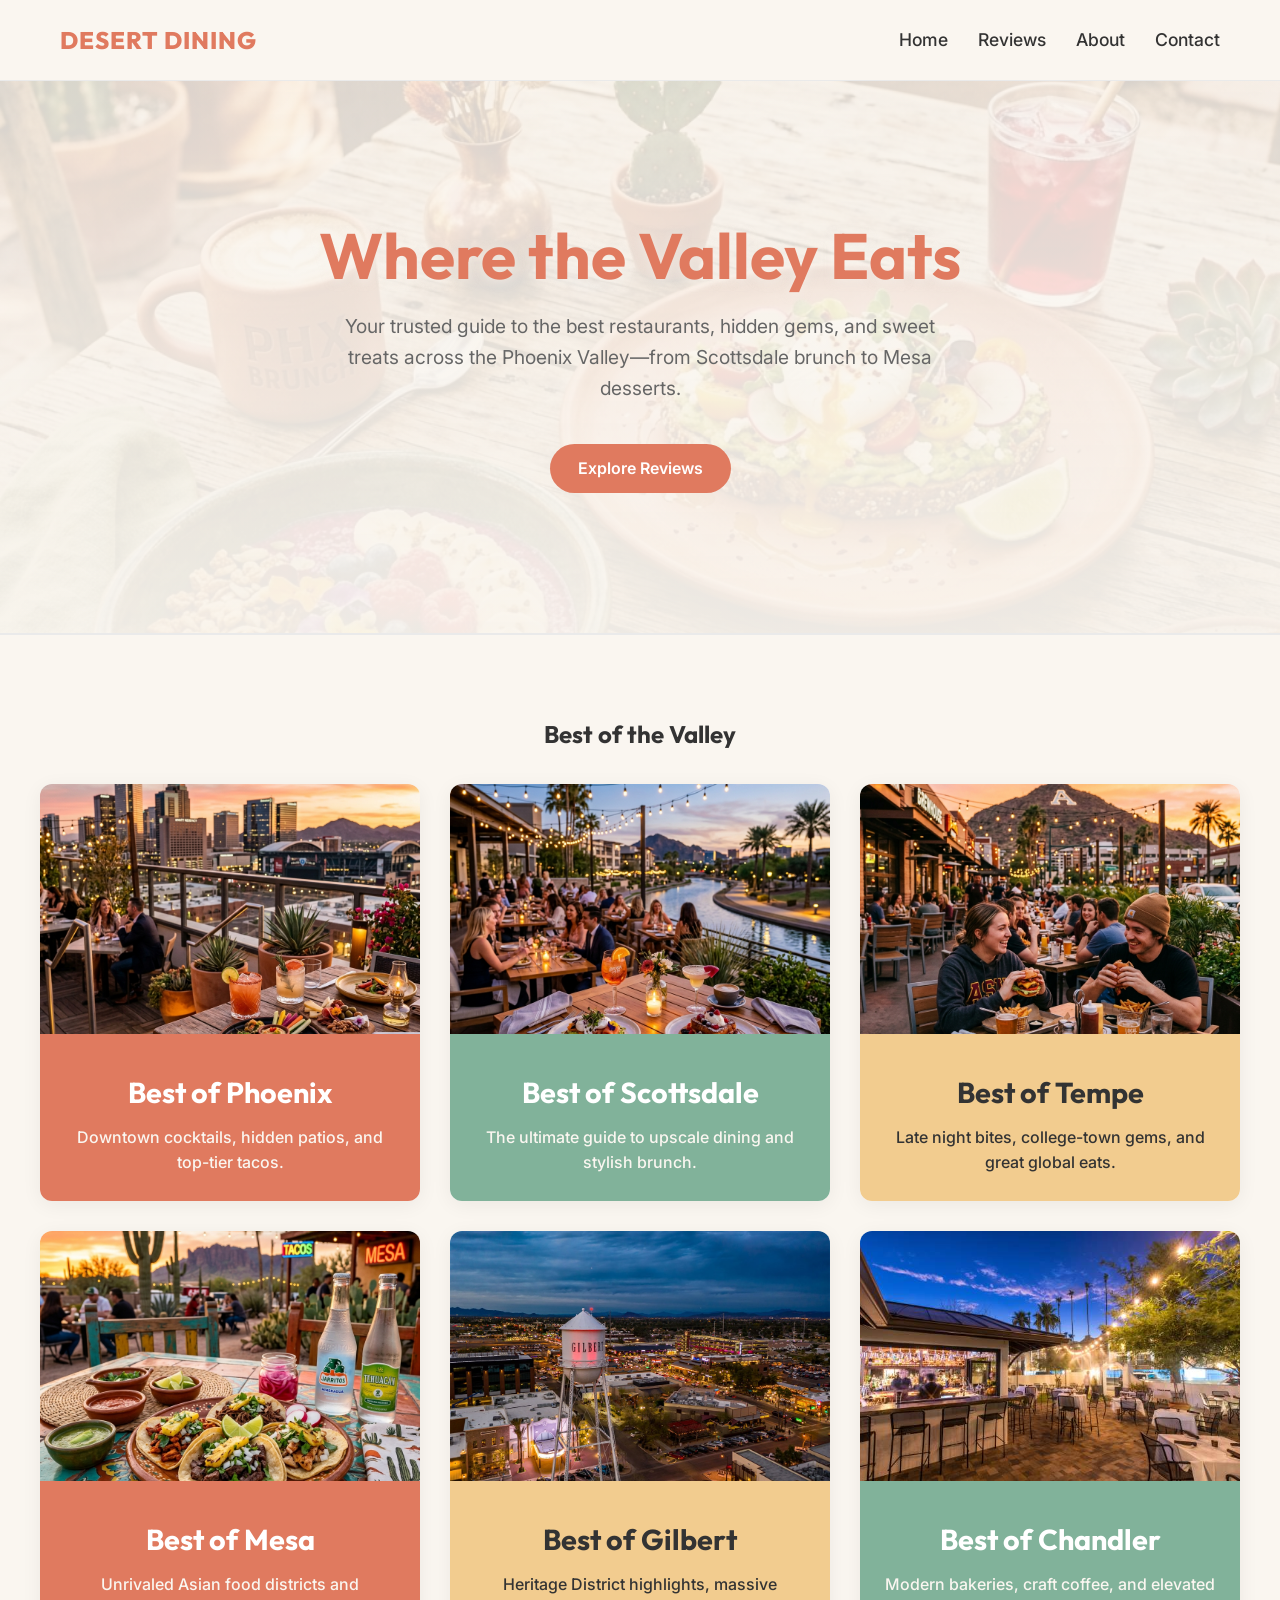
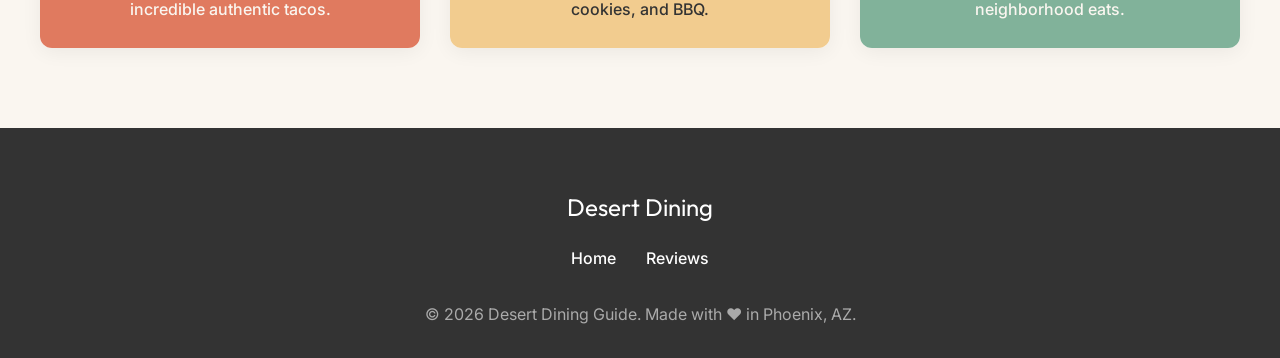
==== commit 82079bb1: "Remove Best of Lists from all nav menus" ====
--- a/index.html
+++ b/index.html
@@ -20,7 +20,6 @@
             <div class="navbar-nav" id="navMenu">
                 <a href="index.html">Home</a>
                 <a href="reviews.html">Reviews</a>
-                <a href="lists.html">Best of Lists</a>
                 <a href="about.html">About</a>
                 <a href="contact.html">Contact</a>
             </div>
@@ -118,7 +117,6 @@
             <div class="footer-nav">
                 <a href="index.html">Home</a>
                 <a href="reviews.html">Reviews</a>
-                <a href="lists.html">Best of Categories</a>
             </div>
             <p>&copy; 2026 Desert Dining Guide. Made with ❤️ in Phoenix, AZ.</p>
         </div>
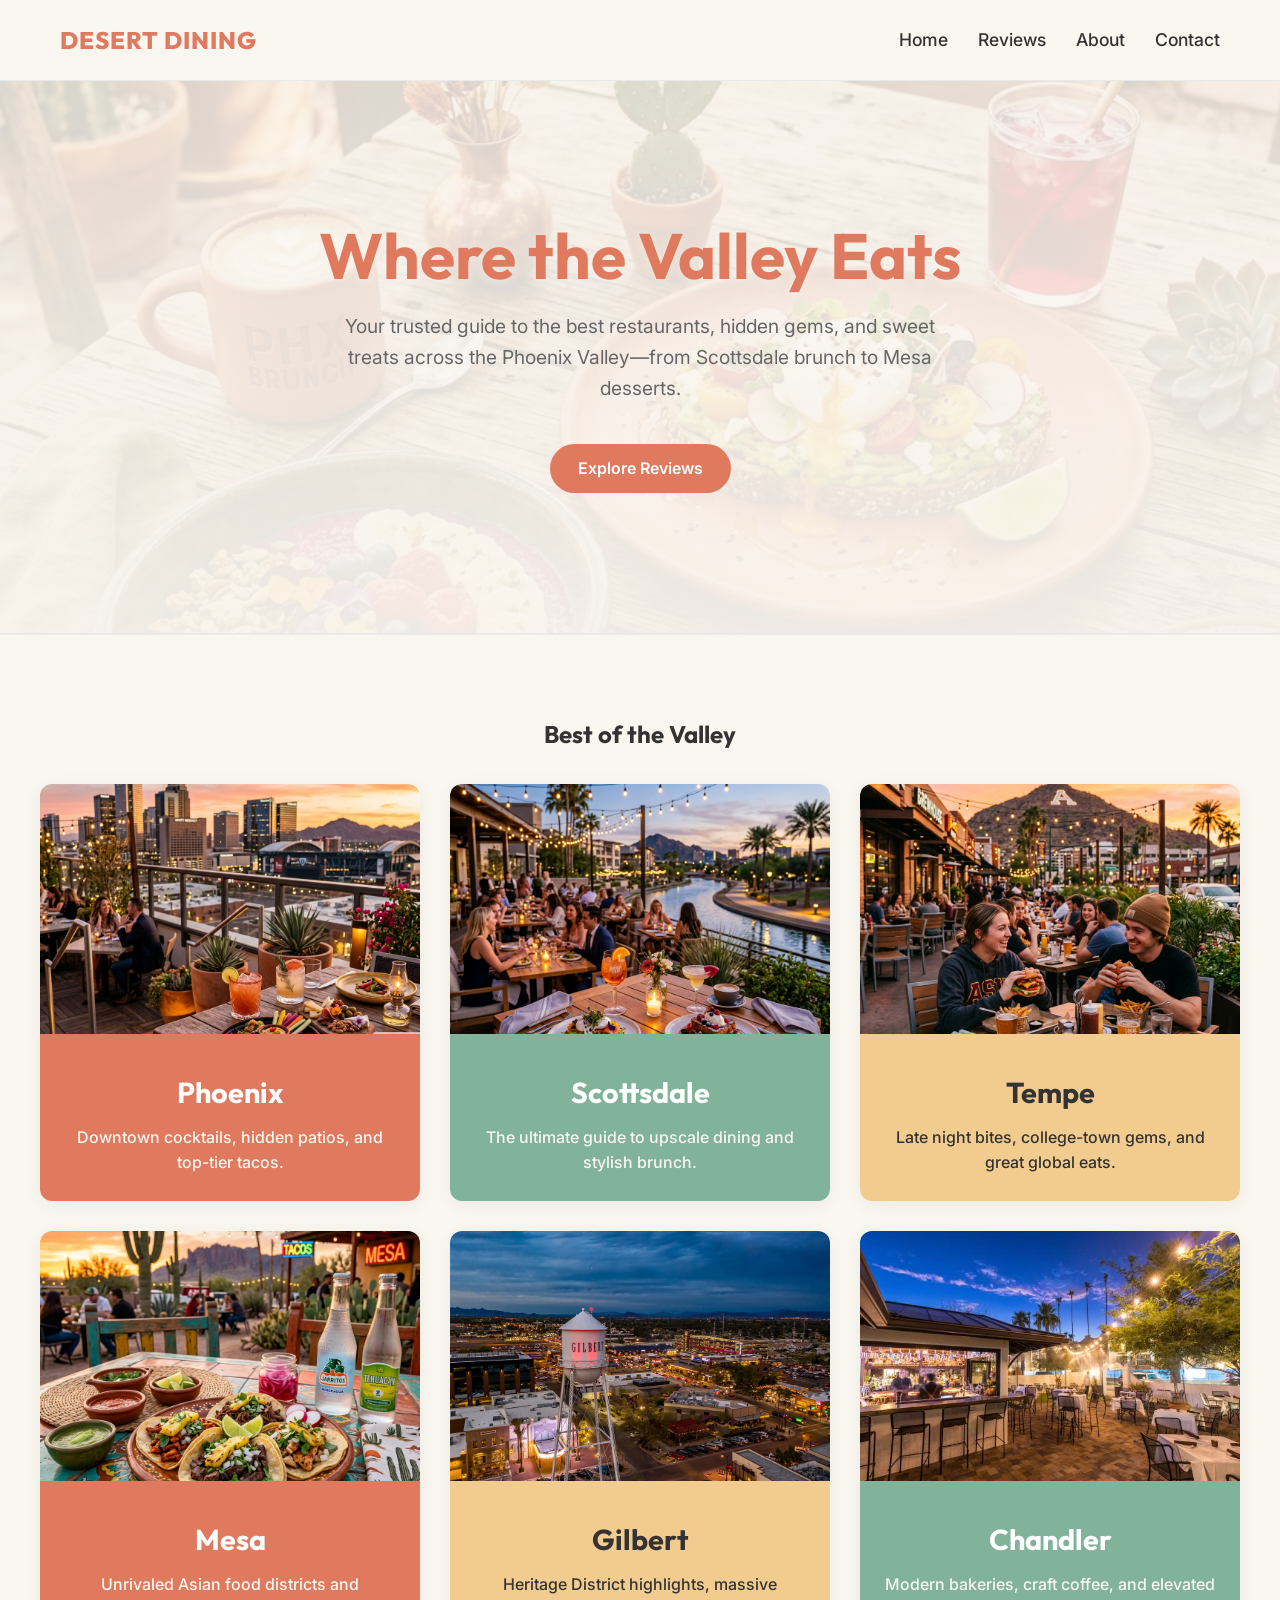
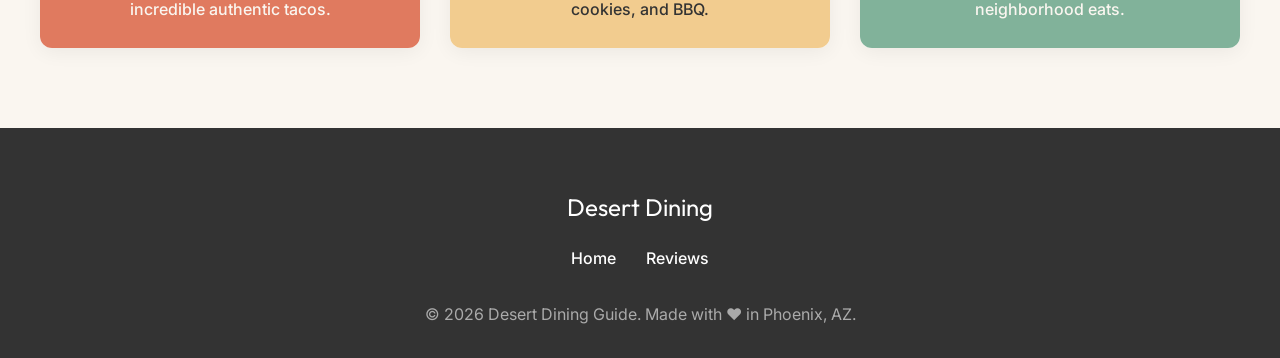
==== commit 04ef40e6: "Strip Best Of from home page tiles and configure dynamic city routing to reviews feed" ====
--- a/index.html
+++ b/index.html
@@ -42,67 +42,67 @@
         <div style="display: grid; grid-template-columns: repeat(auto-fill, minmax(350px, 1fr)); gap: 30px;">
             
             <!-- Phoenix -->
-            <a href="#" class="card">
+            <a href="reviews.html?cat=phx" class="card">
                 <div class="card-img-wrapper" style="height: 250px;">
                     <img src="assets/phoenix.png" alt="Phoenix Dining">
                 </div>
                 <div class="card-content" style="text-align: center; background: var(--terracotta);">
-                    <h3 style="font-family: var(--font-heading); font-size: 1.8rem; margin: 10px 0; color: var(--white);">Best of Phoenix</h3>
+                    <h3 style="font-family: var(--font-heading); font-size: 1.8rem; margin: 10px 0; color: var(--white);">Phoenix</h3>
                     <p style="color: var(--sand); font-weight: 500;">Downtown cocktails, hidden patios, and top-tier tacos.</p>
                 </div>
             </a>
 
             <!-- Scottsdale -->
-            <a href="#" class="card">
+            <a href="reviews.html?cat=scottsdale" class="card">
                 <div class="card-img-wrapper" style="height: 250px;">
                     <img src="assets/scottsdale.png" alt="Scottsdale Brunch">
                 </div>
                 <div class="card-content" style="text-align: center; background: var(--cactus-green);">
-                    <h3 style="font-family: var(--font-heading); font-size: 1.8rem; margin: 10px 0; color: var(--white);">Best of Scottsdale</h3>
+                    <h3 style="font-family: var(--font-heading); font-size: 1.8rem; margin: 10px 0; color: var(--white);">Scottsdale</h3>
                     <p style="color: var(--sand); font-weight: 500;">The ultimate guide to upscale dining and stylish brunch.</p>
                 </div>
             </a>
 
             <!-- Tempe -->
-            <a href="#" class="card">
+            <a href="reviews.html?cat=tempe" class="card">
                 <div class="card-img-wrapper" style="height: 250px;">
                     <img src="assets/tempe.png" alt="Tempe Food">
                 </div>
                 <div class="card-content" style="text-align: center; background: var(--sunset-orange);">
-                    <h3 style="font-family: var(--font-heading); font-size: 1.8rem; margin: 10px 0; color: var(--charcoal);">Best of Tempe</h3>
+                    <h3 style="font-family: var(--font-heading); font-size: 1.8rem; margin: 10px 0; color: var(--charcoal);">Tempe</h3>
                     <p style="color: var(--charcoal); font-weight: 500;">Late night bites, college-town gems, and great global eats.</p>
                 </div>
             </a>
 
             <!-- Mesa -->
-            <a href="#" class="card">
+            <a href="reviews.html?cat=mesa" class="card">
                 <div class="card-img-wrapper" style="height: 250px;">
                     <img src="assets/mesa.png" alt="Mesa Mexican Food">
                 </div>
                 <div class="card-content" style="text-align: center; background: var(--terracotta);">
-                    <h3 style="font-family: var(--font-heading); font-size: 1.8rem; margin: 10px 0; color: var(--white);">Best of Mesa</h3>
+                    <h3 style="font-family: var(--font-heading); font-size: 1.8rem; margin: 10px 0; color: var(--white);">Mesa</h3>
                     <p style="color: var(--sand); font-weight: 500;">Unrivaled Asian food districts and incredible authentic tacos.</p>
                 </div>
             </a>
             
             <!-- Gilbert -->
-            <a href="#" class="card">
+            <a href="reviews.html?cat=gilbert" class="card">
                 <div class="card-img-wrapper" style="height: 250px;">
                     <img src="assets/gilbert.jpg" alt="Gilbert Dining">
                 </div>
                 <div class="card-content" style="text-align: center; background: var(--sunset-orange);">
-                    <h3 style="font-family: var(--font-heading); font-size: 1.8rem; margin: 10px 0; color: var(--charcoal);">Best of Gilbert</h3>
+                    <h3 style="font-family: var(--font-heading); font-size: 1.8rem; margin: 10px 0; color: var(--charcoal);">Gilbert</h3>
                     <p style="color: var(--charcoal); font-weight: 500;">Heritage District highlights, massive cookies, and BBQ.</p>
                 </div>
             </a>
             
             <!-- Chandler -->
-            <a href="#" class="card">
+            <a href="reviews.html?cat=chandler" class="card">
                 <div class="card-img-wrapper" style="height: 250px;">
                     <img src="assets/chandler.jpg" alt="Chandler Sweets">
                 </div>
                 <div class="card-content" style="text-align: center; background: var(--cactus-green);">
-                    <h3 style="font-family: var(--font-heading); font-size: 1.8rem; margin: 10px 0; color: var(--white);">Best of Chandler</h3>
+                    <h3 style="font-family: var(--font-heading); font-size: 1.8rem; margin: 10px 0; color: var(--white);">Chandler</h3>
                     <p style="color: var(--sand); font-weight: 500;">Modern bakeries, craft coffee, and elevated neighborhood eats.</p>
                 </div>
             </a>
